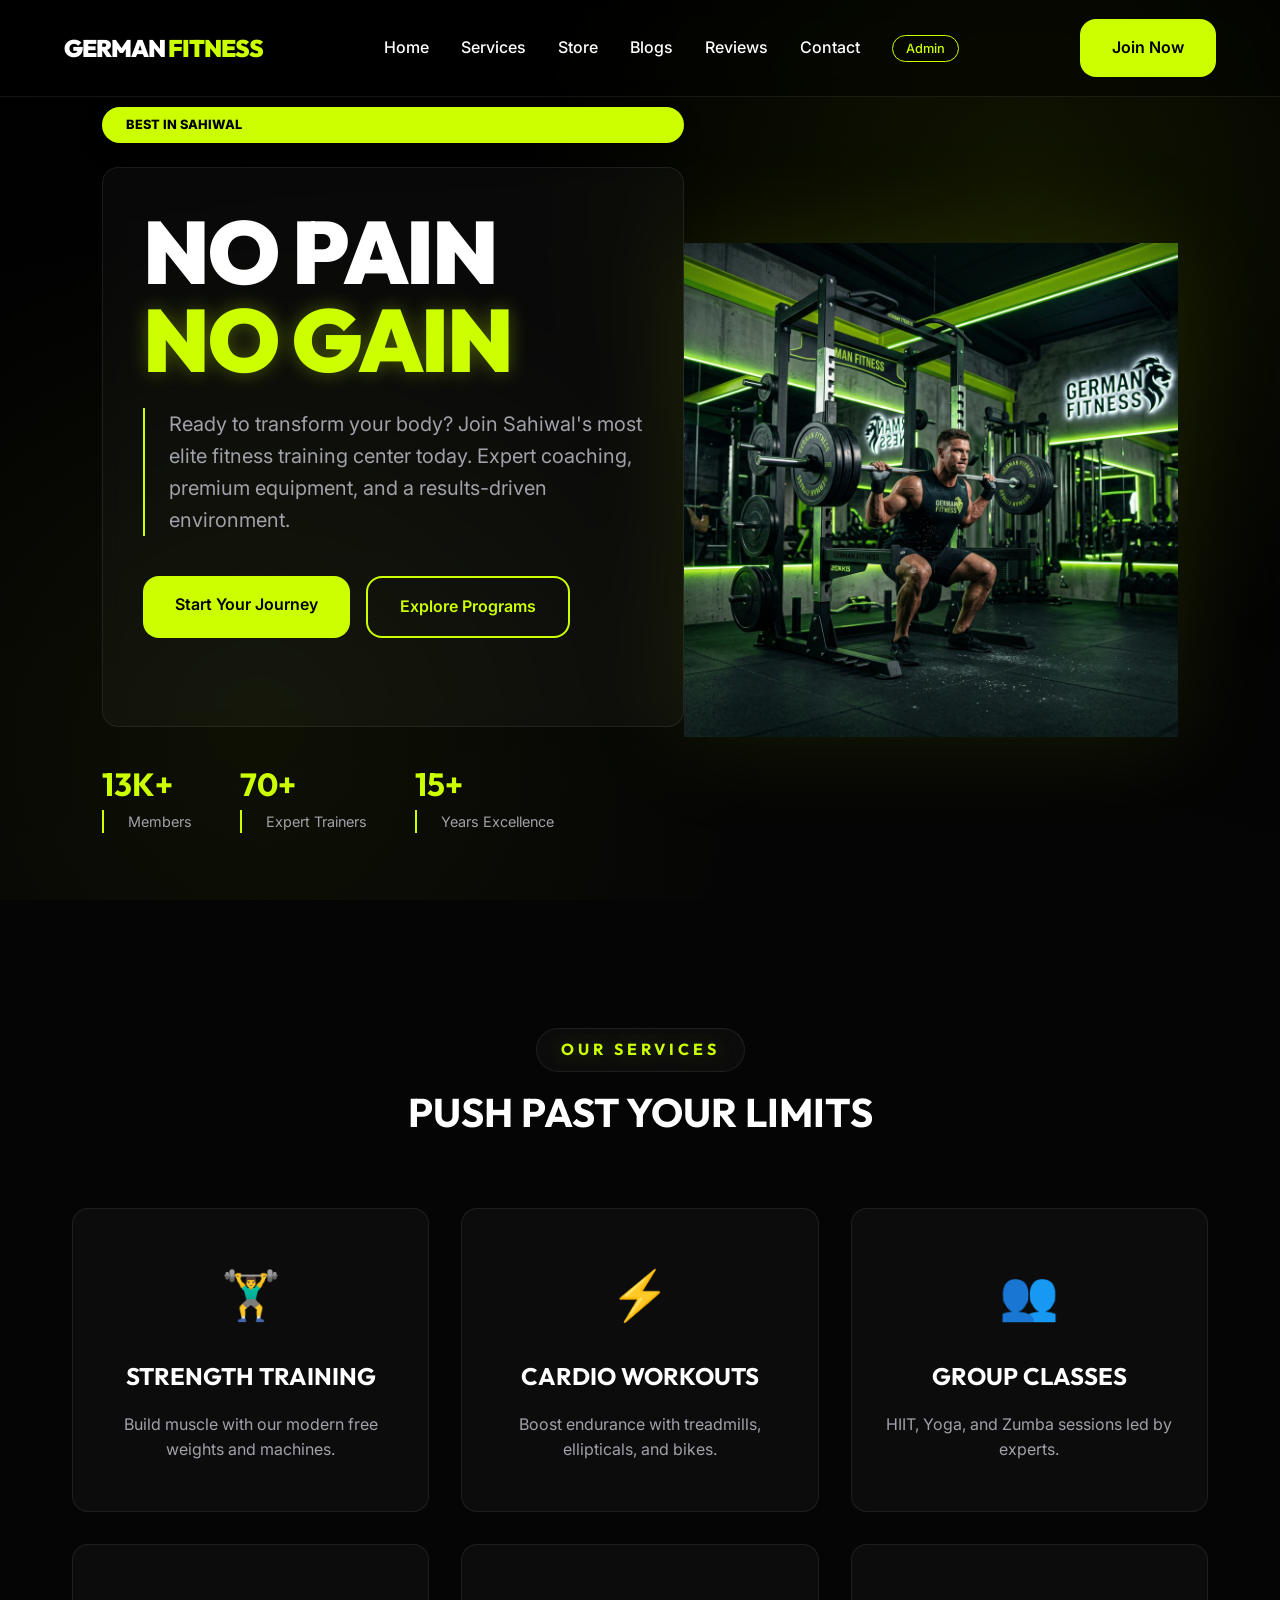
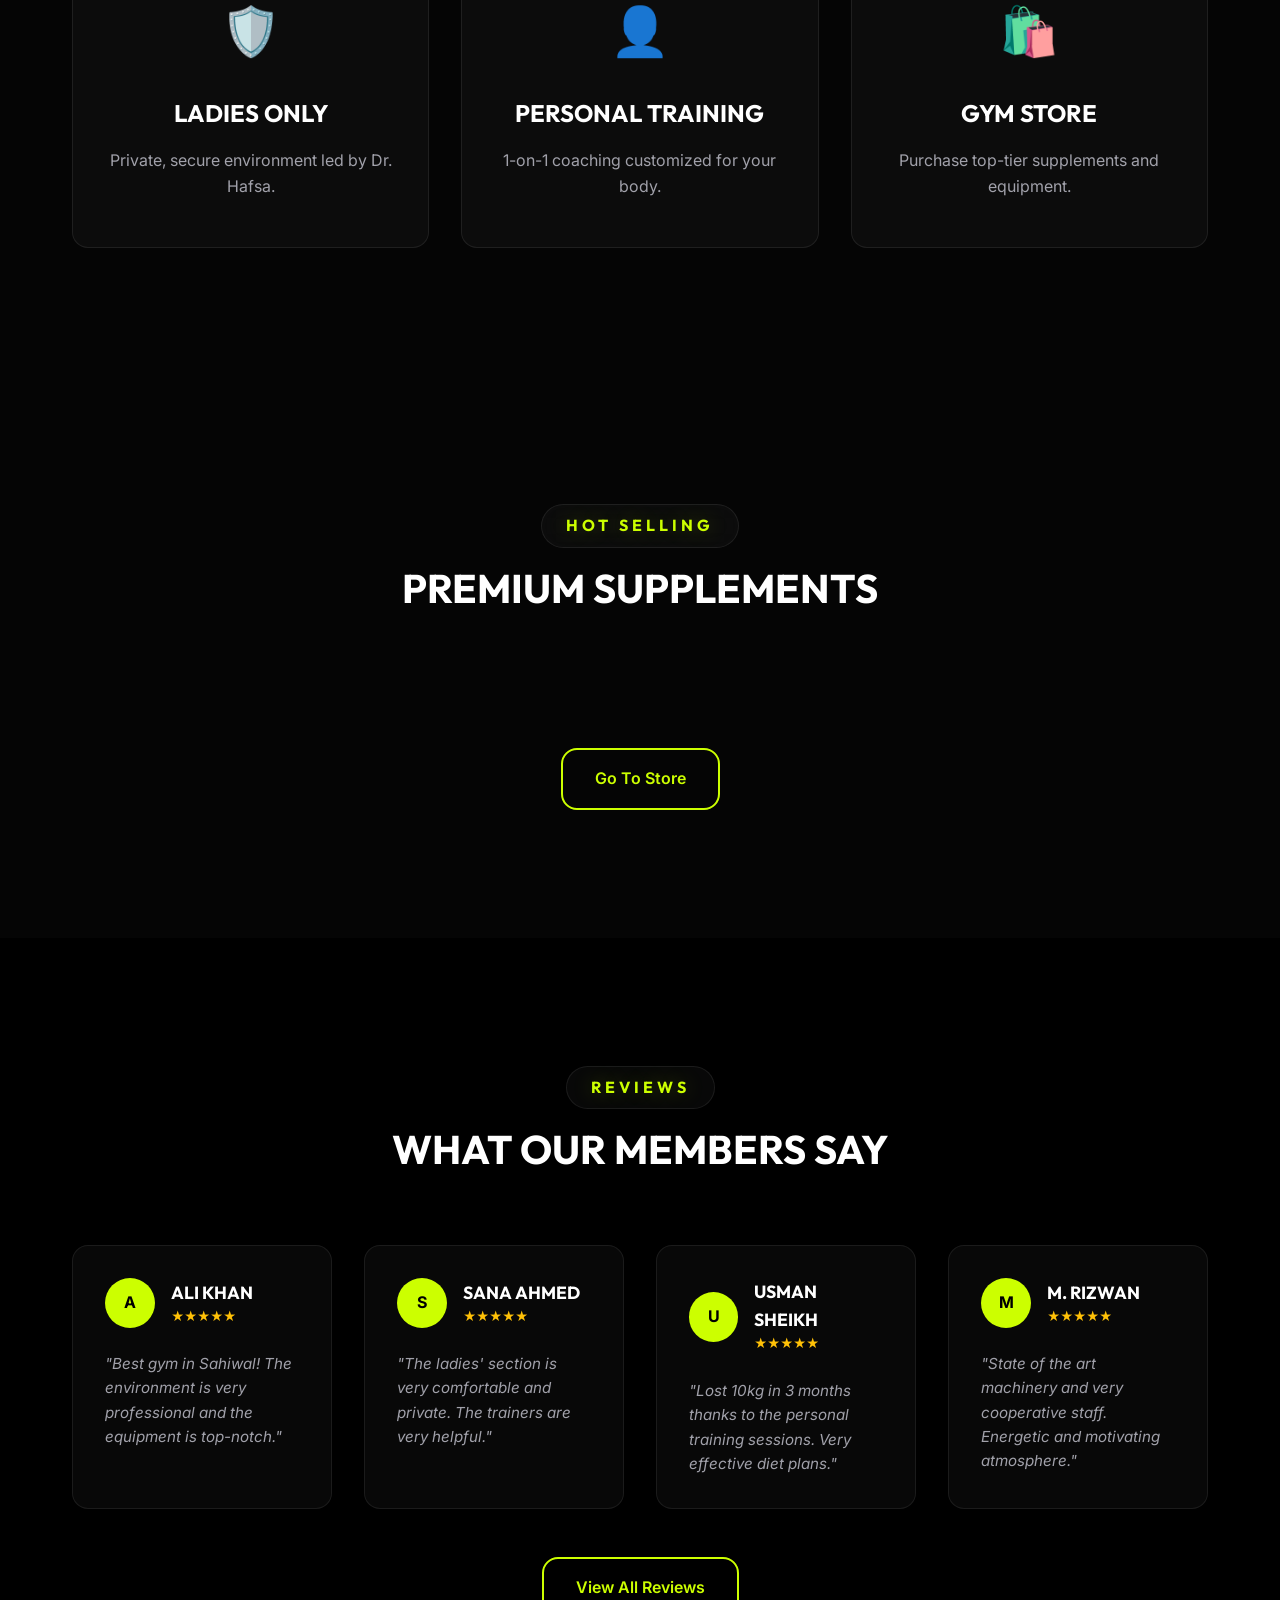
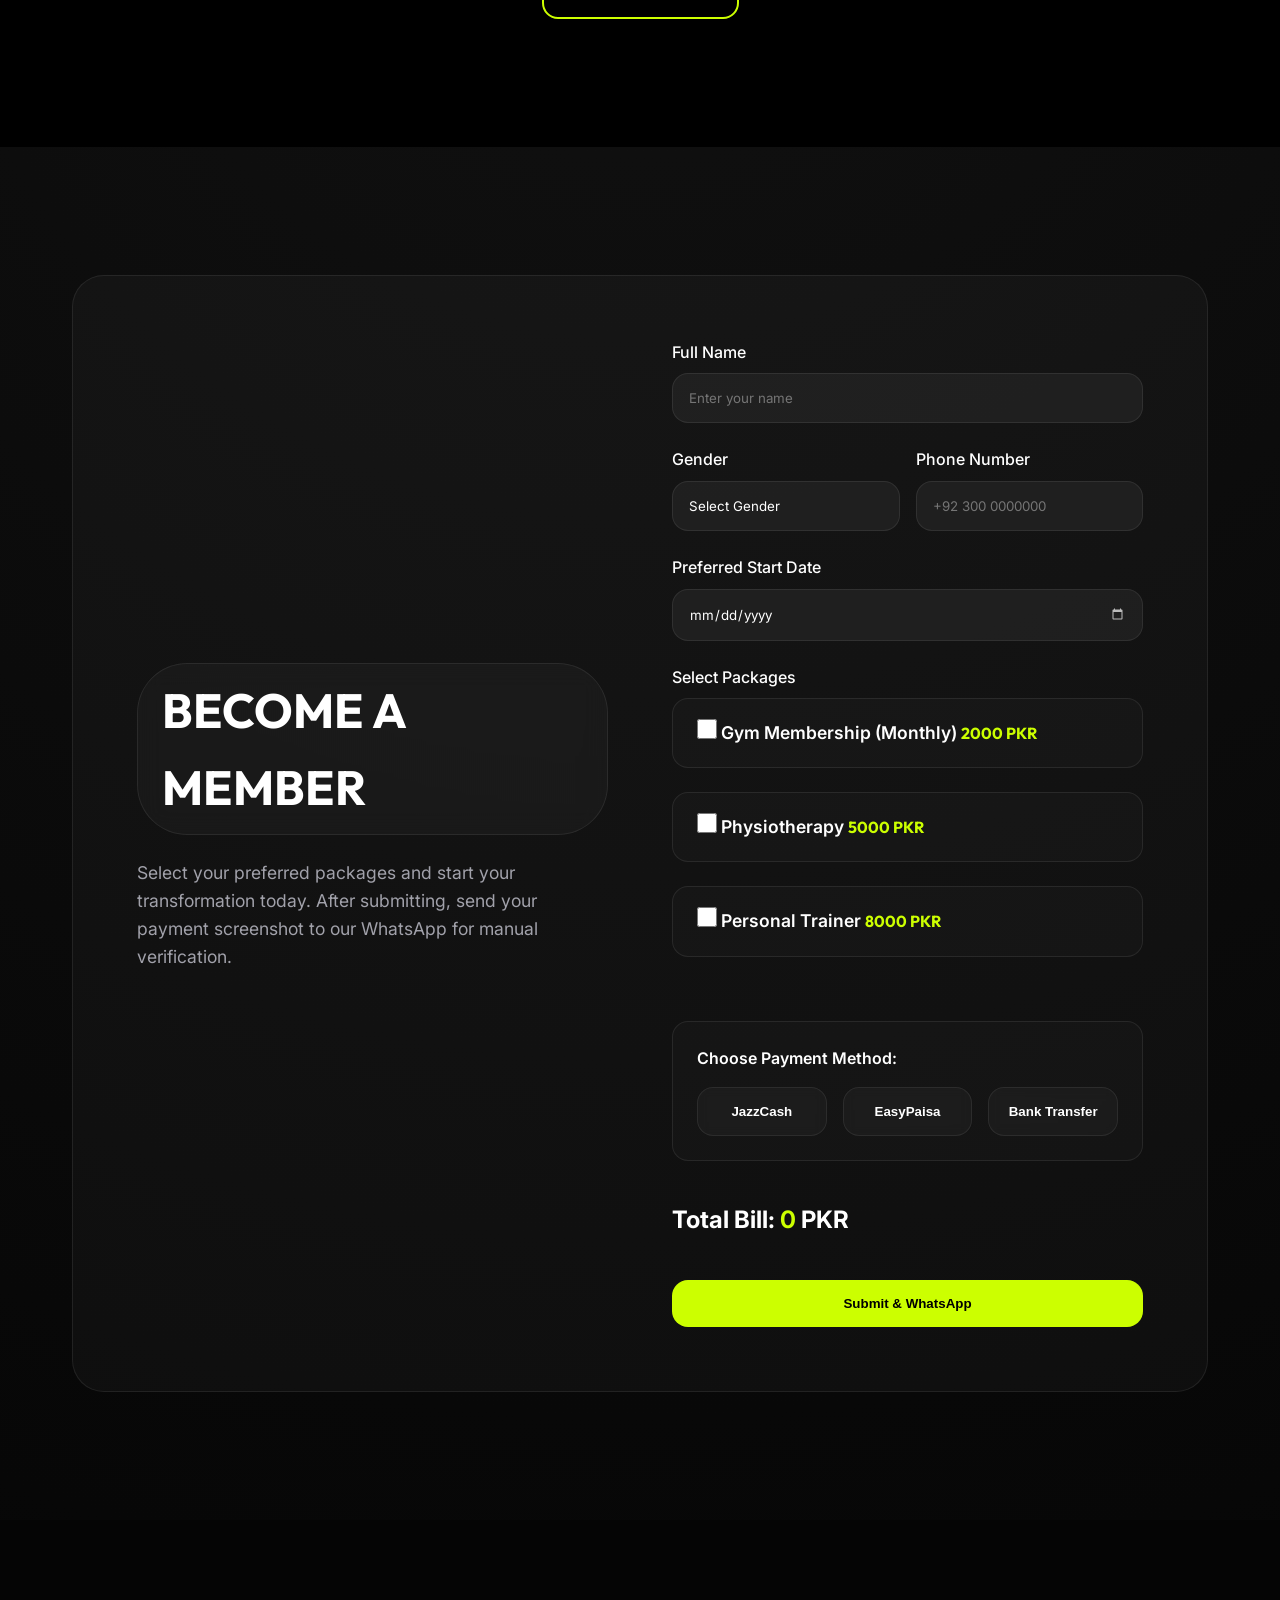
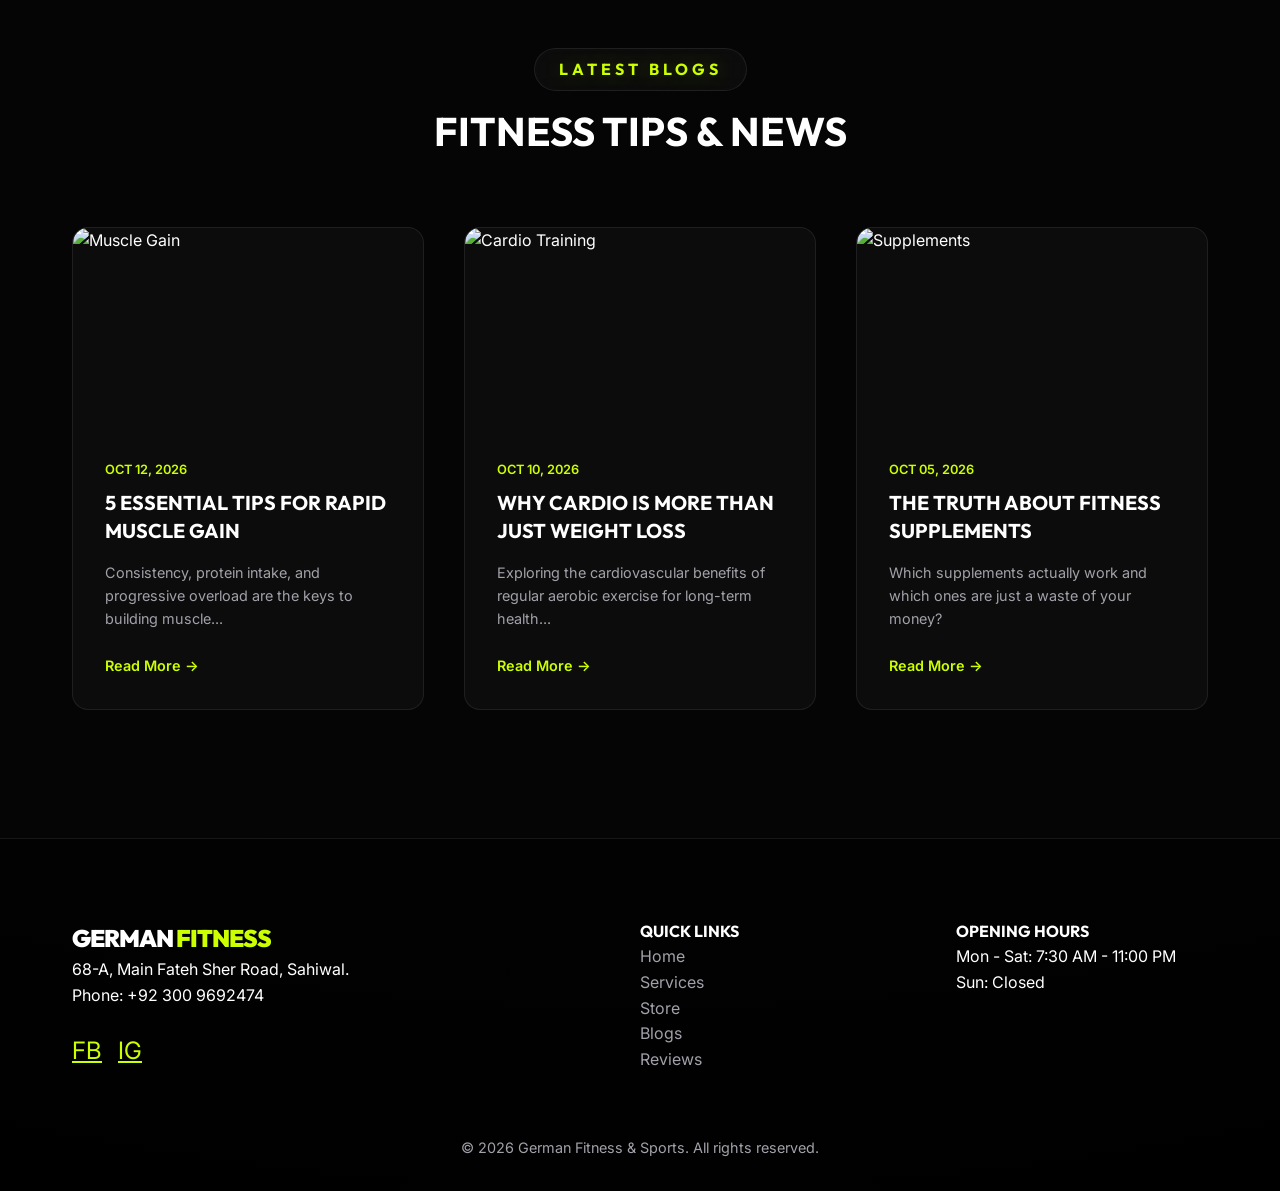
==== index.html @ ba10a792 "Finalized German Fitness platform with premium UI, functional blogs, and responsive admin dashboard" ====
<!DOCTYPE html>
<html lang="en">
<head>
    <meta charset="UTF-8">
    <meta name="viewport" content="width=device-width, initial-scale=1.0">
    <title>German Fitness & Sports | Best Gym In Sahiwal</title>
    <meta name="description" content="Join Sahiwal’s most trusted fitness destination. Expert-led weight loss, muscle building, physiotherapy, and personal training.">
    <link rel="preconnect" href="https://fonts.googleapis.com">
    <link rel="preconnect" href="https://fonts.gstatic.com" crossorigin>
    <link href="https://fonts.googleapis.com/css2?family=Inter:wght@400;500;600&family=Outfit:wght@700;800;900&display=swap" rel="stylesheet">
    <link rel="stylesheet" href="style.css">
    <script src="https://cdn.jsdelivr.net/npm/@supabase/supabase-js@2"></script>
</head>
<body>
    <nav class="navbar">
        <div class="logo">GERMAN <span>FITNESS</span></div>
        <div class="menu-toggle" id="mobile-menu">
            <span class="bar"></span>
            <span class="bar"></span>
            <span class="bar"></span>
        </div>
        <ul class="nav-links">
            <li><a href="#home">Home</a></li>
            <li><a href="#services">Services</a></li>
            <li><a href="#store">Store</a></li>
            <li><a href="#blogs">Blogs</a></li>
            <li><a href="#reviews">Reviews</a></li>
            <li><a href="#contact">Contact</a></li>
            <li><a href="admin.html" class="nav-admin">Admin</a></li>
        </ul>
        <a href="#join" class="btn btn-primary nav-join">Join Now</a>
    </nav>

    <header id="home" class="hero">
        <div class="hero-content">
            <div class="hero-badge" style="margin-bottom: 1.5rem; position: static; transform: none;">BEST IN SAHIWAL</div>
            <div class="hero-text-card">
                <h1 class="reveal-text">NO PAIN <br> <span class="text-accent">NO GAIN</span></h1>
                <p>Ready to transform your body? Join Sahiwal's most elite fitness training center today. Expert coaching, premium equipment, and a results-driven environment.</p>
                <div class="hero-btns">
                    <a href="#join" class="btn btn-primary">Start Your Journey</a>
                    <a href="#services" class="btn btn-outline">Explore Programs</a>
                </div>
            </div>
            <div class="stats">
                <div class="stat-item">
                    <h3>13k+</h3>
                    <p>Members</p>
                </div>
                <div class="stat-item">
                    <h3>70+</h3>
                    <p>Expert Trainers</p>
                </div>
                <div class="stat-item">
                    <h3>15+</h3>
                    <p>Years Excellence</p>
                </div>
            </div>
        </div>
        <div class="hero-image">
            <img src="assets/hero-athlete.png" alt="Athlete Training">
        </div>
    </header>

    <section id="services" class="services">
        <div class="container">
            <div class="section-header">
                <h2 class="text-accent glass-heading">OUR SERVICES</h2>
                <h3>Push Past Your Limits</h3>
            </div>
            <div class="services-grid">
                <div class="service-card">
                    <div class="service-icon">🏋️‍♂️</div>
                    <h4>Strength Training</h4>
                    <p>Build muscle with our modern free weights and machines.</p>
                </div>
                <div class="service-card">
                    <div class="service-icon">⚡</div>
                    <h4>Cardio Workouts</h4>
                    <p>Boost endurance with treadmills, ellipticals, and bikes.</p>
                </div>
                <div class="service-card">
                    <div class="service-icon">👥</div>
                    <h4>Group Classes</h4>
                    <p>HIIT, Yoga, and Zumba sessions led by experts.</p>
                </div>
                <div class="service-card">
                    <div class="service-icon">🛡️</div>
                    <h4>Ladies Only</h4>
                    <p>Private, secure environment led by Dr. Hafsa.</p>
                </div>
                <div class="service-card">
                    <div class="service-icon">👤</div>
                    <h4>Personal Training</h4>
                    <p>1-on-1 coaching customized for your body.</p>
                </div>
                <div class="service-card">
                    <div class="service-icon">🛍️</div>
                    <h4>Gym Store</h4>
                    <p>Purchase top-tier supplements and equipment.</p>
                </div>
            </div>
        </div>
    </section>

    <section id="store" class="hot-selling">
        <div class="container">
            <div class="section-header">
                <h2 class="text-accent glass-heading">HOT SELLING</h2>
                <h3>Premium Supplements</h3>
            </div>
            <div class="products-grid" id="hot-selling-products">
                <!-- Products will be loaded via JS -->
            </div>
            <div class="text-center">
                <a href="store.html" class="btn btn-outline">Go To Store</a>
            </div>
        </div>
    </section>

    <section id="reviews" class="reviews">
        <div class="container">
            <div class="section-header">
                <h2 class="text-accent glass-heading">REVIEWS</h2>
                <h3>What Our Members Say</h3>
            </div>
            <div class="reviews-grid">
                <div class="review-card">
                    <div class="review-header">
                        <div class="review-avatar">A</div>
                        <div class="review-info">
                            <h4>Ali Khan</h4>
                            <div class="review-rating">★★★★★</div>
                        </div>
                    </div>
                    <p class="review-text">"Best gym in Sahiwal! The environment is very professional and the equipment is top-notch."</p>
                </div>
                <div class="review-card">
                    <div class="review-header">
                        <div class="review-avatar">S</div>
                        <div class="review-info">
                            <h4>Sana Ahmed</h4>
                            <div class="review-rating">★★★★★</div>
                        </div>
                    </div>
                    <p class="review-text">"The ladies' section is very comfortable and private. The trainers are very helpful."</p>
                </div>
                <div class="review-card">
                    <div class="review-header">
                        <div class="review-avatar">U</div>
                        <div class="review-info">
                            <h4>Usman Sheikh</h4>
                            <div class="review-rating">★★★★★</div>
                        </div>
                    </div>
                    <p class="review-text">"Lost 10kg in 3 months thanks to the personal training sessions. Very effective diet plans."</p>
                </div>
                <div class="review-card">
                    <div class="review-header">
                        <div class="review-avatar">M</div>
                        <div class="review-info">
                            <h4>M. Rizwan</h4>
                            <div class="review-rating">★★★★★</div>
                        </div>
                    </div>
                    <p class="review-text">"State of the art machinery and very cooperative staff. Energetic and motivating atmosphere."</p>
                </div>
            </div>
            <div class="text-center" style="margin-top: 3rem;">
                <a href="reviews.html" class="btn btn-outline">View All Reviews</a>
            </div>
        </div>
    </section>

    <section id="join" class="registration">
        <div class="container">
            <div class="registration-wrapper">
                <div class="registration-info">
                    <h2 class="glass-heading">Become A Member</h2>
                    <p>Select your preferred packages and start your transformation today. After submitting, send your payment screenshot to our WhatsApp for manual verification.</p>
                </div>
                <form id="membership-form" class="registration-form">
                    <div class="form-group">
                        <label for="full_name">Full Name</label>
                        <input type="text" id="full_name" required placeholder="Enter your name">
                    </div>
                    <div class="form-row" style="display: grid; grid-template-columns: 1fr 1fr; gap: 1rem;">
                        <div class="form-group">
                            <label for="gender">Gender</label>
                            <select id="gender" required>
                                <option value="" disabled selected>Select Gender</option>
                                <option value="Male">Male</option>
                                <option value="Female">Female</option>
                                <option value="Other">Other</option>
                            </select>
                        </div>
                        <div class="form-group">
                            <label for="phone">Phone Number</label>
                            <input type="tel" id="phone" required placeholder="+92 300 0000000">
                        </div>
                    </div>
                    <div class="form-group">
                        <label for="join_date">Preferred Start Date</label>
                        <input type="date" id="join_date" required>
                    </div>
                    <div class="form-group">
                        <label>Select Packages</label>
                        <div class="package-options">
                            <label class="package-item">
                                <input type="checkbox" name="package" value="gym" data-price="2000">
                                <span class="package-name">Gym Membership (Monthly)</span>
                                <span class="package-price">2000 PKR</span>
                            </label>
                            <label class="package-item">
                                <input type="checkbox" name="package" value="physio" data-price="5000">
                                <span class="package-name">Physiotherapy</span>
                                <span class="package-price">5000 PKR</span>
                            </label>
                            <label class="package-item">
                                <input type="checkbox" name="package" value="pt" data-price="8000">
                                <span class="package-name">Personal Trainer</span>
                                <span class="package-price">8000 PKR</span>
                            </label>
                        </div>
                    </div>

                    <div class="payment-selector" style="margin-top: 2rem;">
                        <p style="margin-bottom: 1rem; font-weight: 600;">Choose Payment Method:</p>
                        <div class="payment-methods">
                            <button type="button" class="payment-btn" data-method="jazzcash">JazzCash</button>
                            <button type="button" class="payment-btn" data-method="easypaisa">EasyPaisa</button>
                            <button type="button" class="payment-btn" data-method="bank">Bank Transfer</button>
                        </div>
                        <div id="payment-details" class="payment-details-box" style="display: none; margin-top: 1.5rem;">
                            <!-- Details will be injected by JS -->
                        </div>
                    </div>

                    <div class="total-bill">
                        Total Bill: <span id="bill-amount">0</span> PKR
                    </div>
                    <button type="submit" class="btn btn-primary btn-block">Submit & WhatsApp</button>
                </form>
            </div>
        </div>
    </section>

    <section id="blogs" class="blogs">
        <div class="container">
            <div class="section-header">
                <h2 class="text-accent glass-heading">LATEST BLOGS</h2>
                <h3>Fitness Tips & News</h3>
            </div>
            <div class="blogs-grid">
                <article class="blog-card">
                    <div class="blog-image">
                        <img src="https://images.unsplash.com/photo-1517836357463-d25dfeac3438?w=500&q=80" alt="Muscle Gain">
                    </div>
                    <div class="blog-content">
                        <span class="blog-date">Oct 12, 2026</span>
                        <h4>5 Essential Tips for Rapid Muscle Gain</h4>
                        <p>Consistency, protein intake, and progressive overload are the keys to building muscle...</p>
                        <a href="blog.html?id=1" class="read-more">Read More →</a>
                    </div>
                </article>
                <article class="blog-card">
                    <div class="blog-image">
                        <img src="https://images.unsplash.com/photo-1518611012118-29a97d9ced4a?w=500&q=80" alt="Cardio Training">
                    </div>
                    <div class="blog-content">
                        <span class="blog-date">Oct 10, 2026</span>
                        <h4>Why Cardio is More Than Just Weight Loss</h4>
                        <p>Exploring the cardiovascular benefits of regular aerobic exercise for long-term health...</p>
                        <a href="blog.html?id=2" class="read-more">Read More →</a>
                    </div>
                </article>
                <article class="blog-card">
                    <div class="blog-image">
                        <img src="https://images.unsplash.com/photo-1517838276537-92292dc3bdc7?w=500&q=80" alt="Supplements">
                    </div>
                    <div class="blog-content">
                        <span class="blog-date">Oct 05, 2026</span>
                        <h4>The Truth About Fitness Supplements</h4>
                        <p>Which supplements actually work and which ones are just a waste of your money?</p>
                        <a href="blog.html?id=3" class="read-more">Read More →</a>
                    </div>
                </article>
            </div>
        </div>
    </section>

    <footer id="contact" class="footer">
        <div class="container">
            <div class="footer-grid">
                <div class="footer-info">
                    <div class="logo">GERMAN <span>FITNESS</span></div>
                    <p>68-A, Main Fateh Sher Road, Sahiwal.</p>
                    <p>Phone: +92 300 9692474</p>
                    <div class="social-links" style="margin-top: 1.5rem; display: flex; gap: 1rem;">
                        <a href="https://facebook.com" class="social-link" target="_blank" style="color: var(--accent); font-size: 1.5rem;">FB</a>
                        <a href="https://instagram.com" class="social-link" target="_blank" style="color: var(--accent); font-size: 1.5rem;">IG</a>
                    </div>
                </div>
                <div class="footer-links">
                    <h4>Quick Links</h4>
                    <ul>
                        <li><a href="#home">Home</a></li>
                        <li><a href="#services">Services</a></li>
                        <li><a href="store.html">Store</a></li>
                        <li><a href="#blogs">Blogs</a></li>
                        <li><a href="#reviews">Reviews</a></li>
                    </ul>
                </div>
                <div class="footer-hours">
                    <h4>Opening Hours</h4>
                    <p>Mon - Sat: 7:30 AM - 11:00 PM</p>
                    <p>Sun: Closed</p>
                </div>
            </div>
            <div class="footer-bottom">
                &copy; 2026 German Fitness & Sports. All rights reserved.
            </div>
        </div>
    </footer>

    <div id="confirmation-modal" class="modal" style="display: none;">
        <div class="modal-content">
            <h2 class="text-accent">Confirm Registration</h2>
            <div id="confirmation-details"></div>
            <div class="modal-btns">
                <button id="confirm-submit" class="btn btn-primary">Confirm & Send WhatsApp</button>
                <button id="close-modal" class="btn btn-outline">Edit Info</button>
            </div>
        </div>
    </div>

    <!-- Purchase Modal for Home Page -->
    <div id="purchase-modal" class="modal" style="display: none;">
        <div class="modal-content">
            <h2 class="text-accent">Order Details</h2>
            <div id="order-summary" style="margin-bottom: 2rem; padding: 1.5rem; background: rgba(255,255,255,0.05); border-radius: var(--radius); border: 1px solid var(--glass-border);"></div>
            <div class="form-group">
                <label for="order_name">Your Name</label>
                <input type="text" id="order_name" required placeholder="Enter your name">
            </div>
            <div class="form-group">
                <label for="order_phone">Phone Number</label>
                <input type="tel" id="order_phone" required placeholder="+92 300 0000000">
            </div>
            <div class="modal-btns" style="margin-top: 2rem;">
                <button id="confirm-order" class="btn btn-primary">Send Order to WhatsApp</button>
                <button id="close-purchase-modal" class="btn btn-outline">Cancel</button>
            </div>
        </div>
    </div>

    <script src="main.js"></script>
</body>
</html>
---- style.css ----
:root {
    --primary: #000000;
    --accent: #ccff00;
    --accent-hover: #b3e600;
    --text: #ffffff;
    --text-muted: #a1a1aa;
    --bg-dark: #050505;
    --glass: rgba(255, 255, 255, 0.03);
    --glass-border: rgba(255, 255, 255, 0.08);
    --glass-blur: blur(12px);
    --radius: 16px;
    --font-heading: 'Outfit', sans-serif;
    --font-body: 'Inter', sans-serif;
    --grad-dark: radial-gradient(circle at center, #111 0%, #000 100%);
}

* {
    margin: 0;
    padding: 0;
    box-sizing: border-box;
}

body {
    background: var(--grad-dark);
    color: var(--text);
    font-family: var(--font-body);
    line-height: 1.6;
    overflow-x: hidden;
    min-height: 100vh;
}

.container {
    max-width: 1200px;
    margin: 0 auto;
    padding: 0 2rem;
}

h1, h2, h3, h4 {
    font-family: var(--font-heading);
    text-transform: uppercase;
}

.glass-heading {
    backdrop-filter: var(--glass-blur);
    background: var(--glass);
    border: 1px solid var(--glass-border);
    padding: 0.5rem 1.5rem;
    border-radius: 50px;
    display: inline-block;
}

.text-accent {
    color: var(--accent);
    text-shadow: 0 0 20px rgba(204, 255, 0, 0.3);
}

.btn {
    display: inline-block;
    padding: 1rem 2rem;
    border-radius: var(--radius);
    text-decoration: none;
    font-weight: 600;
    transition: all 0.3s ease;
    cursor: pointer;
    text-align: center;
}

.btn-primary {
    background-color: var(--accent);
    color: var(--primary);
    border: none;
}

.btn-primary:hover {
    background-color: var(--accent-hover);
    transform: translateY(-2px);
    box-shadow: 0 10px 20px rgba(204, 255, 0, 0.2);
}

.btn-outline {
    background: transparent;
    color: var(--accent);
    border: 2px solid var(--accent);
}

.btn-outline:hover {
    background: var(--accent);
    color: var(--primary);
}

.btn-block {
    display: block;
    width: 100%;
}

/* Navbar */
.navbar {
    display: flex;
    justify-content: space-between;
    align-items: center;
    padding: 1rem 5%;
    position: fixed;
    top: 0;
    width: 100%;
    z-index: 1000;
    background: rgba(0, 0, 0, 0.4);
    backdrop-filter: var(--glass-blur);
    border-bottom: 1px solid var(--glass-border);
    transition: all 0.4s cubic-bezier(0.4, 0, 0.2, 1);
}

.logo {
    font-family: var(--font-heading);
    font-weight: 900;
    font-size: 1.5rem;
    letter-spacing: -1px;
    z-index: 1001;
}

.logo span {
    color: var(--accent);
}

.nav-links {
    display: flex;
    list-style: none;
    gap: 2rem;
    align-items: center;
}

.nav-links a {
    color: var(--text);
    text-decoration: none;
    font-weight: 500;
    transition: color 0.3s;
}

.nav-links a:hover {
    color: var(--accent);
}

.menu-toggle {
    display: none;
    flex-direction: column;
    gap: 5px;
    cursor: pointer;
    z-index: 1001;
}

.menu-toggle .bar {
    width: 25px;
    height: 3px;
    background-color: var(--text);
    transition: all 0.3s;
}

@media (max-width: 992px) {
    .menu-toggle {
        display: flex;
    }

    .nav-links {
        position: fixed;
        right: -100%;
        top: 0;
        height: 100vh;
        width: 100%;
        background: rgba(0, 0, 0, 0.98);
        backdrop-filter: blur(20px);
        flex-direction: column;
        justify-content: center;
        align-items: center;
        gap: 1rem; /* Closer as requested */
        transition: right 0.4s cubic-bezier(0.4, 0, 0.2, 1);
        z-index: 1000;
        padding-top: 50px;
    }

    .nav-links.active {
        right: 0;
    }

    .nav-links li {
        margin: 0.5rem 0;
        width: 100%;
        text-align: center;
    }

    .nav-links a {
        font-size: 1.8rem;
        font-family: var(--font-heading);
        font-weight: 800;
        padding: 1rem;
        display: block;
        color: var(--text);
    }

    .nav-join {
        display: none; /* Hide on mobile navbar, show inside menu if needed */
    }
    
    .menu-toggle.active .bar:nth-child(1) { transform: rotate(45deg) translate(5px, 6px); }
    .menu-toggle.active .bar:nth-child(2) { opacity: 0; }
    .menu-toggle.active .bar:nth-child(3) { transform: rotate(-45deg) translate(5px, -6px); }
}

/* Hero */
.hero {
    height: 100vh;
    display: flex;
    align-items: center;
    justify-content: space-between;
    padding: 0 8%;
    background: radial-gradient(circle at 80% 20%, rgba(204, 255, 0, 0.08), transparent 40%),
                radial-gradient(circle at 20% 80%, rgba(204, 255, 0, 0.05), transparent 40%);
    position: relative;
    overflow: hidden;
    padding-top: 80px;
}

@media (max-width: 992px) {
    .hero {
        flex-direction: column-reverse;
        height: auto;
        padding: 120px 5% 60px;
        text-align: center;
    }
    .hero-content {
        max-width: 100%;
    }
    .hero p {
        margin: 0 auto 2.5rem;
    }
    .hero-btns {
        justify-content: center;
    }
    .stats {
        justify-content: center;
        gap: 1.5rem;
    }
    .hero-image {
        margin-bottom: 3rem;
        justify-content: center;
    }
}

.hero::before {
    content: '';
    position: absolute;
    top: 0;
    left: 0;
    width: 100%;
    height: 100%;
    background: url('assets/grid.svg') center/50px repeat;
    opacity: 0.05;
    pointer-events: none;
}

.hero-content {
    max-width: 600px;
    z-index: 10;
}

.hero-text-card {
    background: rgba(255, 255, 255, 0.03);
    backdrop-filter: blur(10px);
    padding: 2.5rem;
    border-radius: var(--radius);
    border: 1px solid var(--glass-border);
    margin-bottom: 2rem;
}

.hero-content h1 {
    font-size: 5.5rem;
    line-height: 1;
    margin-bottom: 1.5rem;
    font-weight: 900;
    letter-spacing: -2px;
}

.hero p {
    font-size: 1.25rem;
    color: var(--text-muted);
    margin-bottom: 2.5rem;
    max-width: 500px;
    border-left: 2px solid var(--accent);
    padding-left: 1.5rem;
}

.hero-btns {
    display: flex;
    gap: 1rem;
    margin-bottom: 3rem;
}

.stats {
    display: flex;
    gap: 3rem;
}

.stat-item h3 {
    font-size: 2rem;
    color: var(--accent);
}

.stat-item p {
    font-size: 0.9rem;
    color: var(--text-muted);
}

.hero-image {
    flex: 1;
    display: flex;
    justify-content: flex-end;
}

.hero-image img {
    max-width: 100%;
    filter: drop-shadow(0 0 50px rgba(204, 255, 0, 0.1));
}

/* Services */
.services {
    padding: 8rem 0;
    background-color: var(--bg-dark);
}

.section-header {
    text-align: center;
    margin-bottom: 4rem;
}

.section-header h2 {
    font-size: 1rem;
    letter-spacing: 4px;
    margin-bottom: 0.5rem;
}

.section-header h3 {
    font-size: 2.5rem;
}

.services-grid {
    display: grid;
    grid-template-columns: repeat(auto-fit, minmax(300px, 1fr));
    gap: 2rem;
}

.service-card {
    background: var(--glass);
    border: 1px solid var(--glass-border);
    padding: 3rem 2rem;
    border-radius: var(--radius);
    text-align: center;
    transition: transform 0.3s ease;
}

.service-card:hover {
    transform: translateY(-10px);
    border-color: var(--accent);
}

.service-icon {
    font-size: 3rem;
    margin-bottom: 1.5rem;
}

.service-card h4 {
    font-size: 1.5rem;
    margin-bottom: 1rem;
}

.service-card p {
    color: var(--text-muted);
}

/* Registration */
.registration {
    padding: 8rem 0;
}

.registration-wrapper {
    display: grid;
    grid-template-columns: 1fr 1fr;
    gap: 4rem;
    align-items: center;
    background: var(--glass);
    border: 1px solid var(--glass-border);
    padding: 4rem;
    border-radius: 2rem;
}

.registration-info h2 {
    font-size: 3rem;
    margin-bottom: 1.5rem;
}

.registration-info p {
    font-size: 1.1rem;
    color: var(--text-muted);
    margin-bottom: 2rem;
}

.payment-methods {
    display: flex;
    gap: 1rem;
}

.payment-methods span {
    padding: 0.5rem 1rem;
    background: var(--accent);
    color: var(--primary);
    border-radius: 5px;
    font-weight: 600;
    font-size: 0.8rem;
}

.registration-form {
    display: flex;
    flex-direction: column;
    gap: 1.5rem;
}

.form-group label {
    display: block;
    margin-bottom: 0.5rem;
    font-weight: 500;
}

.form-group input, .form-group select {
    width: 100%;
    padding: 1rem;
    background: rgba(255, 255, 255, 0.05);
    border: 1px solid var(--glass-border);
    border-radius: var(--radius);
    color: var(--text);
    outline: none;
    transition: all 0.3s;
    font-family: var(--font-body);
}

.form-group select option {
    background-color: #111 !important;
    color: #fff !important;
    padding: 1rem;
}

/* For some browsers that override option styles */
select:focus option, select:active option {
    background-color: #111 !important;
    color: #fff !important;
}

select {
    appearance: none;
    background-image: url("data:image/svg+xml,%3Csvg xmlns='http://www.w3.org/2000/svg' width='12' height='12' fill='white' viewBox='0 0 16 16'%3E%3Cpath d='M7.247 11.14 2.451 5.658C1.885 5.013 2.345 4 3.204 4h9.592a1 1 0 0 1 .753 1.659l-4.796 5.48a1 1 0 0 1-1.506 0z'/%3E%3C/svg%3E");
    background-repeat: no-repeat;
    background-position: calc(100% - 1rem) center;
    padding-right: 2.5rem !important;
}

.filters-row select, #revenue-filter {
    background: rgba(255, 255, 255, 0.05) !important;
    color: var(--text) !important;
    border: 1px solid var(--glass-border) !important;
    padding: 0.5rem 2.5rem 0.5rem 1rem !important;
    border-radius: var(--radius);
    outline: none;
    font-family: var(--font-body);
}

/* Custom Date Picker Styling */
input[type="date"]::-webkit-calendar-picker-indicator {
    filter: invert(1);
    opacity: 0.7;
    cursor: pointer;
}

.package-options {
    display: grid;
    grid-template-columns: 1fr;
    gap: 1rem;
}

.package-item {
    display: grid;
    grid-template-columns: auto 1fr auto;
    align-items: center;
    gap: 1.5rem;
    cursor: pointer;
    padding: 1.25rem 1.5rem;
    background: rgba(255, 255, 255, 0.02);
    border: 1px solid var(--glass-border);
    border-radius: var(--radius);
    transition: all 0.3s cubic-bezier(0.4, 0, 0.2, 1);
}

.package-item:hover {
    background: rgba(255, 255, 255, 0.06);
    border-color: var(--accent);
    transform: translateX(5px);
}

.package-item input {
    width: 20px;
    height: 20px;
    accent-color: var(--accent);
    cursor: pointer;
}

.package-name {
    font-weight: 600;
    font-size: 1.1rem;
}

.package-price {
    color: var(--accent);
    font-weight: 700;
    font-family: var(--font-heading);
}

.total-bill {
    font-size: 1.5rem;
    font-weight: 700;
    margin: 1rem 0;
}

#bill-amount {
    color: var(--accent);
}

/* Hot Selling */
.hot-selling {
    padding: 8rem 0;
    background-color: var(--bg-dark);
}

.products-grid {
    display: grid;
    grid-template-columns: repeat(auto-fit, minmax(250px, 1fr));
    gap: 2rem;
    margin-bottom: 4rem;
}

.product-card {
    background: var(--glass);
    border: 1px solid var(--glass-border);
    border-radius: var(--radius);
    overflow: hidden;
    transition: transform 0.3s;
}

.product-card:hover {
    transform: scale(1.02);
}

.product-image {
    height: 250px;
    background: #111;
    display: flex;
    align-items: center;
    justify-content: center;
}

.product-image img {
    max-width: 80%;
    max-height: 80%;
}

.product-info {
    padding: 1.5rem;
}

.product-info h4 {
    font-size: 1.2rem;
    margin-bottom: 0.5rem;
}

.product-price {
    color: var(--accent);
    font-weight: 700;
    font-size: 1.1rem;
    display: flex;
    justify-content: space-between;
    align-items: center;
}

.out-of-stock {
    background: rgba(255, 0, 0, 0.1);
    color: #ff4444;
    font-size: 0.7rem;
    padding: 2px 8px;
    border-radius: 10px;
    border: 1px solid rgba(255, 0, 0, 0.2);
    text-transform: uppercase;
}

/* Footer */
.footer {
    padding: 5rem 0 2rem;
    border-top: 1px solid var(--glass-border);
}

.footer-grid {
    display: grid;
    grid-template-columns: 2fr 1fr 1fr;
    gap: 4rem;
    margin-bottom: 4rem;
}

.footer-links ul {
    list-style: none;
}

.footer-links a {
    color: var(--text-muted);
    text-decoration: none;
    transition: color 0.3s;
}

.footer-links a:hover {
    color: var(--accent);
}

.footer-bottom {
    text-align: center;
    color: var(--text-muted);
    font-size: 0.9rem;
}

.text-center { text-align: center; }

/* Payment Details & Buttons */
.payment-selector {
    background: rgba(255, 255, 255, 0.02);
    padding: 1.5rem;
    border-radius: var(--radius);
    border: 1px solid var(--glass-border);
}

.payment-methods {
    display: grid;
    grid-template-columns: repeat(3, 1fr);
    gap: 1rem;
}

.payment-btn {
    padding: 1rem;
    background: rgba(255, 255, 255, 0.03);
    border: 1px solid var(--glass-border);
    color: var(--text);
    border-radius: var(--radius);
    cursor: pointer;
    font-weight: 600;
    transition: all 0.3s;
    backdrop-filter: blur(5px);
}

.payment-btn:hover {
    background: rgba(255, 255, 255, 0.08);
    border-color: var(--accent);
}

.payment-btn.active {
    background: var(--accent);
    color: var(--primary);
    border-color: var(--accent);
    box-shadow: 0 0 20px rgba(204, 255, 0, 0.2);
}

.payment-details-box {
    padding: 2rem;
    background: rgba(204, 255, 0, 0.05);
    border: 1px dashed var(--accent);
    border-radius: var(--radius);
    animation: fadeIn 0.5s ease;
}

@keyframes fadeIn {
    from { opacity: 0; transform: translateY(10px); }
    to { opacity: 1; transform: translateY(0); }
}

/* Modal */
.modal {
    position: fixed;
    top: 0;
    left: 0;
    width: 100%;
    height: 100%;
    background: rgba(0, 0, 0, 0.9);
    backdrop-filter: blur(8px);
    display: flex;
    align-items: center;
    justify-content: center;
    z-index: 2000;
}

.modal-content {
    background: var(--bg-dark);
    border: 1px solid var(--glass-border);
    padding: 3rem;
    border-radius: 2rem;
    max-width: 500px;
    width: 90%;
    text-align: left;
}

.modal-content h2 {
    margin-bottom: 2rem;
}

#confirmation-details {
    margin-bottom: 2rem;
    color: var(--text-muted);
}

#confirmation-details p {
    margin-bottom: 0.5rem;
}

#confirmation-details strong {
    color: var(--text);
}

.modal-btns {
    display: flex;
    flex-direction: column;
    gap: 1rem;
}

/* Nav Admin */
.nav-admin {
    color: var(--accent) !important;
    border: 1px solid var(--accent);
    padding: 0.3rem 0.8rem;
    border-radius: 20px;
    font-size: 0.8rem;
}

.nav-admin:hover {
    background: var(--accent);
    color: var(--primary) !important;
}

/* Responsive Updates */
@media (max-width: 992px) {
    .payment-methods { grid-template-columns: 1fr; }
}

/* Reviews Section */
.reviews {
    padding: 8rem 0;
    background-color: var(--primary);
}

.reviews-grid {
    display: grid;
    grid-template-columns: repeat(auto-fit, minmax(250px, 1fr));
    gap: 2rem;
}

.review-card {
    background: var(--glass);
    border: 1px solid var(--glass-border);
    padding: 2rem;
    border-radius: var(--radius);
    transition: all 0.3s;
}

.review-card:hover {
    transform: translateY(-5px);
    border-color: var(--accent);
}

.review-header {
    display: flex;
    align-items: center;
    gap: 1rem;
    margin-bottom: 1.5rem;
}

.review-avatar {
    width: 50px;
    height: 50px;
    background: var(--accent);
    color: var(--primary);
    display: flex;
    align-items: center;
    justify-content: center;
    border-radius: 50%;
    font-weight: 700;
}

.review-info h4 {
    margin: 0;
    font-size: 1.1rem;
}

.review-rating {
    color: #ffc107;
    font-size: 0.8rem;
}

.review-text {
    color: var(--text-muted);
    font-style: italic;
    font-size: 0.95rem;
    line-height: 1.6;
}

/* Blogs Section */
.blogs {
    padding: 8rem 0;
    background-color: var(--bg-dark);
}

.blogs-grid {
    display: grid;
    grid-template-columns: repeat(auto-fit, minmax(300px, 1fr));
    gap: 2.5rem;
}

.blog-card {
    background: var(--glass);
    border: 1px solid var(--glass-border);
    border-radius: var(--radius);
    overflow: hidden;
    transition: all 0.3s;
}

.blog-card:hover {
    transform: translateY(-10px);
    border-color: var(--accent);
}

.blog-image {
    height: 200px;
    overflow: hidden;
}

.blog-image img {
    width: 100%;
    height: 100%;
    object-fit: cover;
    transition: transform 0.5s;
}

.blog-card:hover .blog-image img {
    transform: scale(1.1);
}

.blog-content {
    padding: 2rem;
}

.blog-date {
    font-size: 0.8rem;
    color: var(--accent);
    text-transform: uppercase;
    font-weight: 600;
    display: block;
    margin-bottom: 0.5rem;
}

.blog-content h4 {
    font-size: 1.25rem;
    margin-bottom: 1rem;
    line-height: 1.4;
}

.blog-content p {
    color: var(--text-muted);
    font-size: 0.9rem;
    margin-bottom: 1.5rem;
}

.read-more {
    color: var(--accent);
    text-decoration: none;
    font-weight: 600;
    font-size: 0.9rem;
    transition: gap 0.3s;
    display: flex;
    align-items: center;
    gap: 0.5rem;
}

.read-more:hover {
    gap: 0.8rem;
}

/* Hero Badge */
.hero-badge {
    position: absolute;
    bottom: 2rem;
    right: 2rem;
    background: var(--accent);
    color: var(--primary);
    padding: 0.5rem 1.5rem;
    border-radius: 50px;
    font-weight: 800;
    font-size: 0.8rem;
    transform: rotate(5deg);
    box-shadow: 0 10px 20px rgba(0,0,0,0.3);
}

@media (max-width: 768px) {
    .registration-wrapper {
        grid-template-columns: 1fr;
        padding: 2rem;
    }
    .hero h1 {
        font-size: 3.5rem;
    }
    .hero-badge {
        display: none;
    }
}
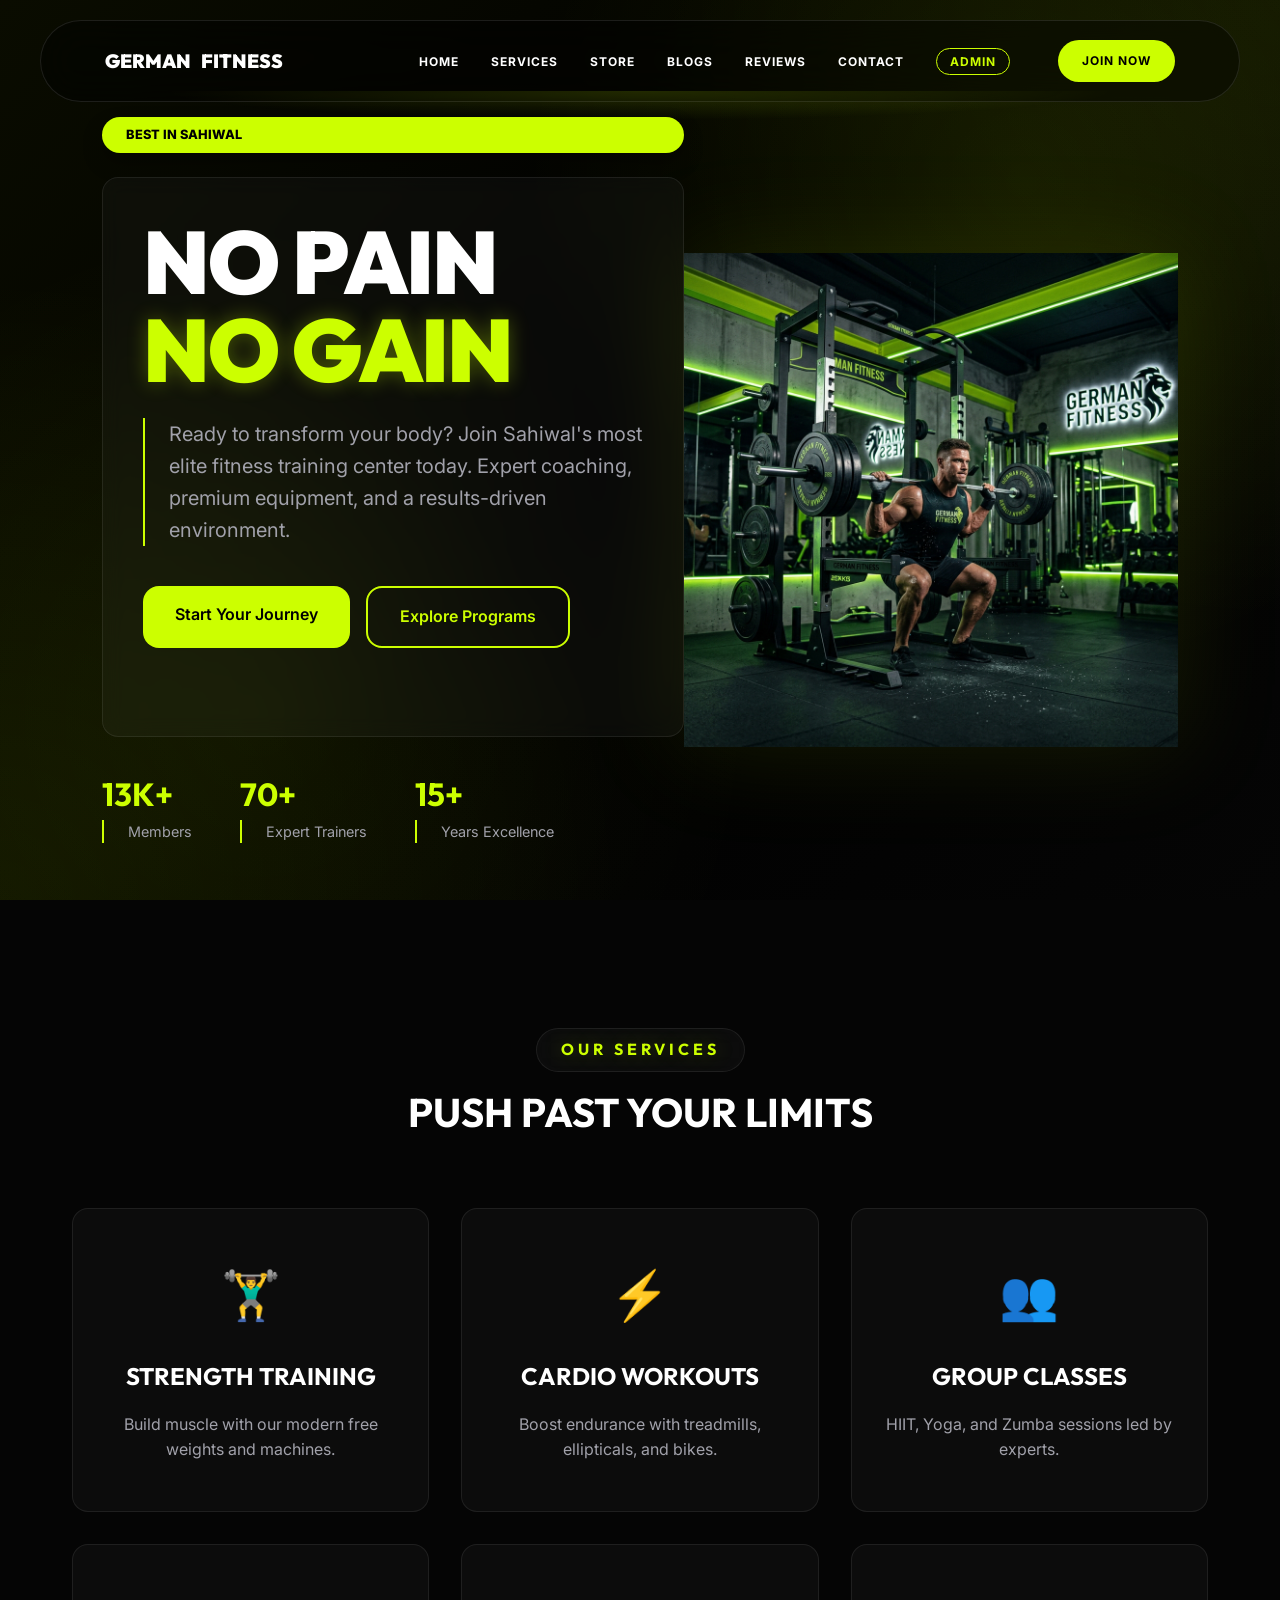
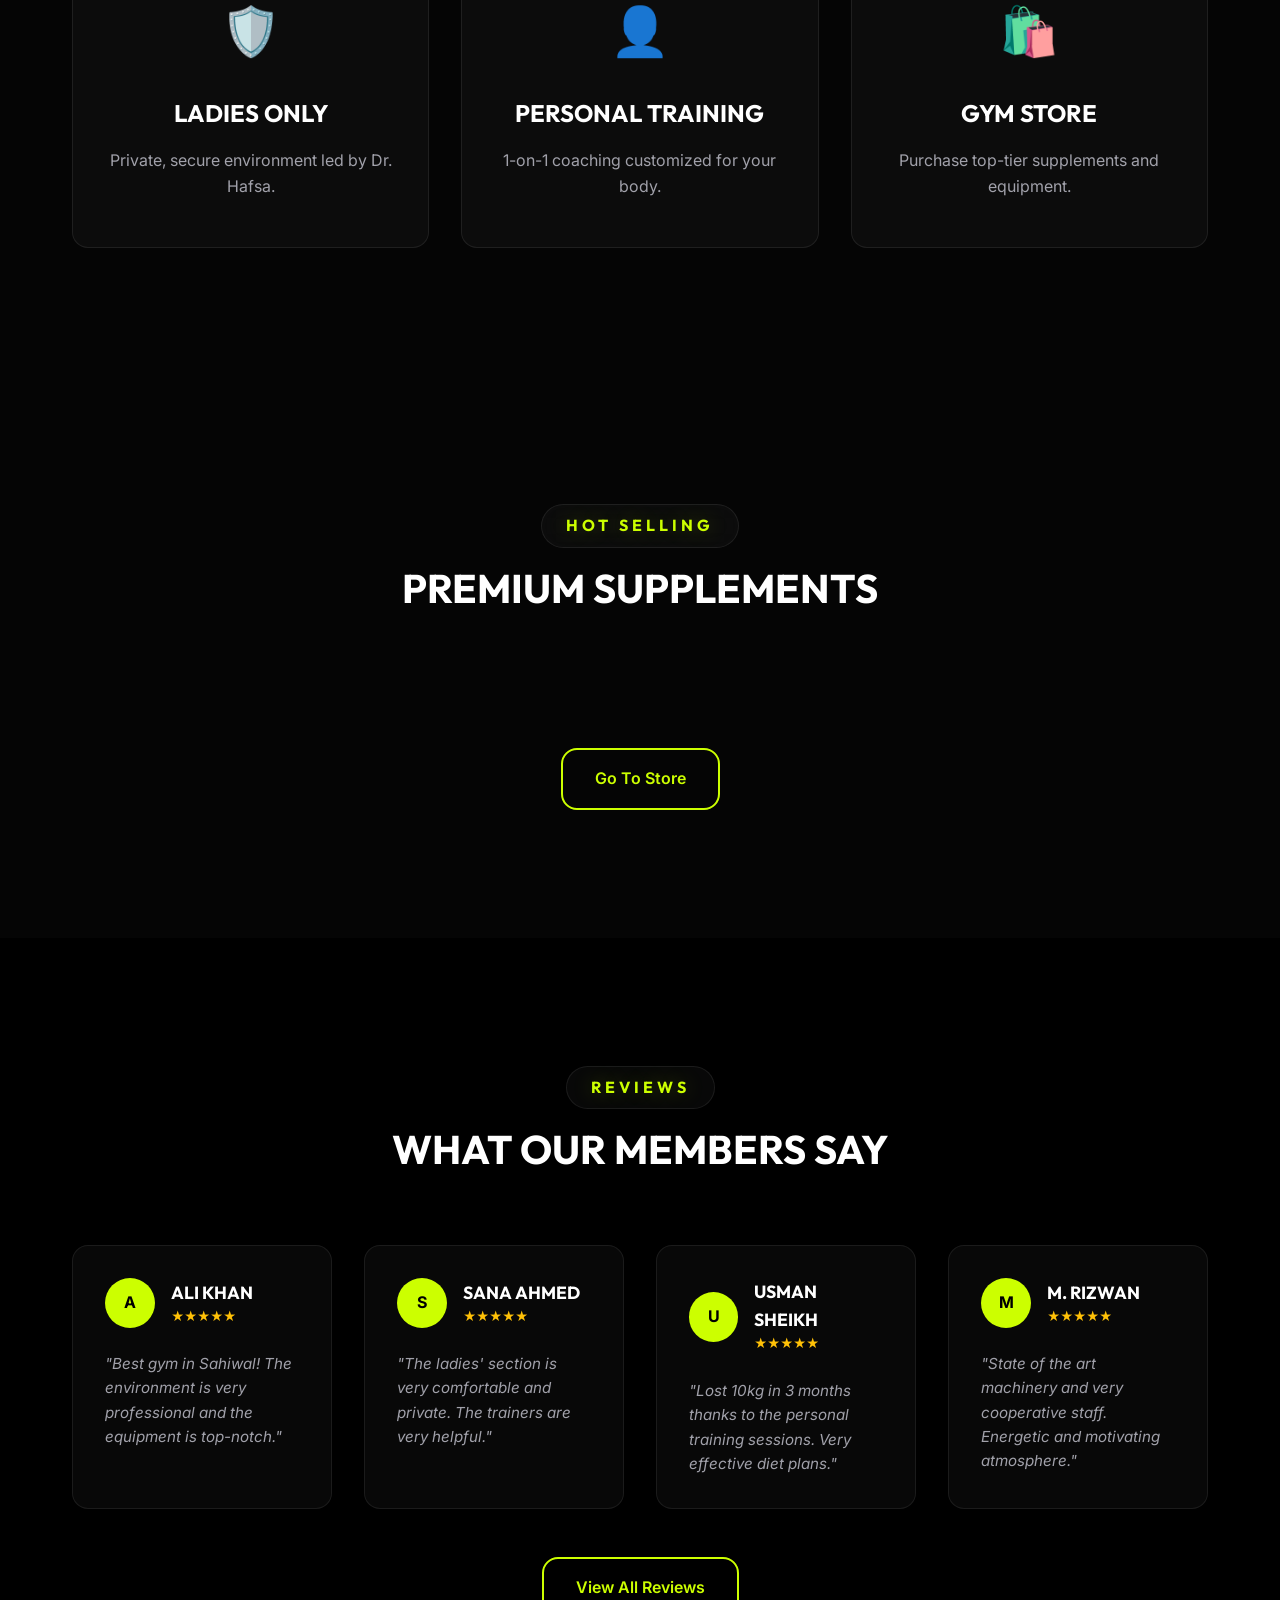
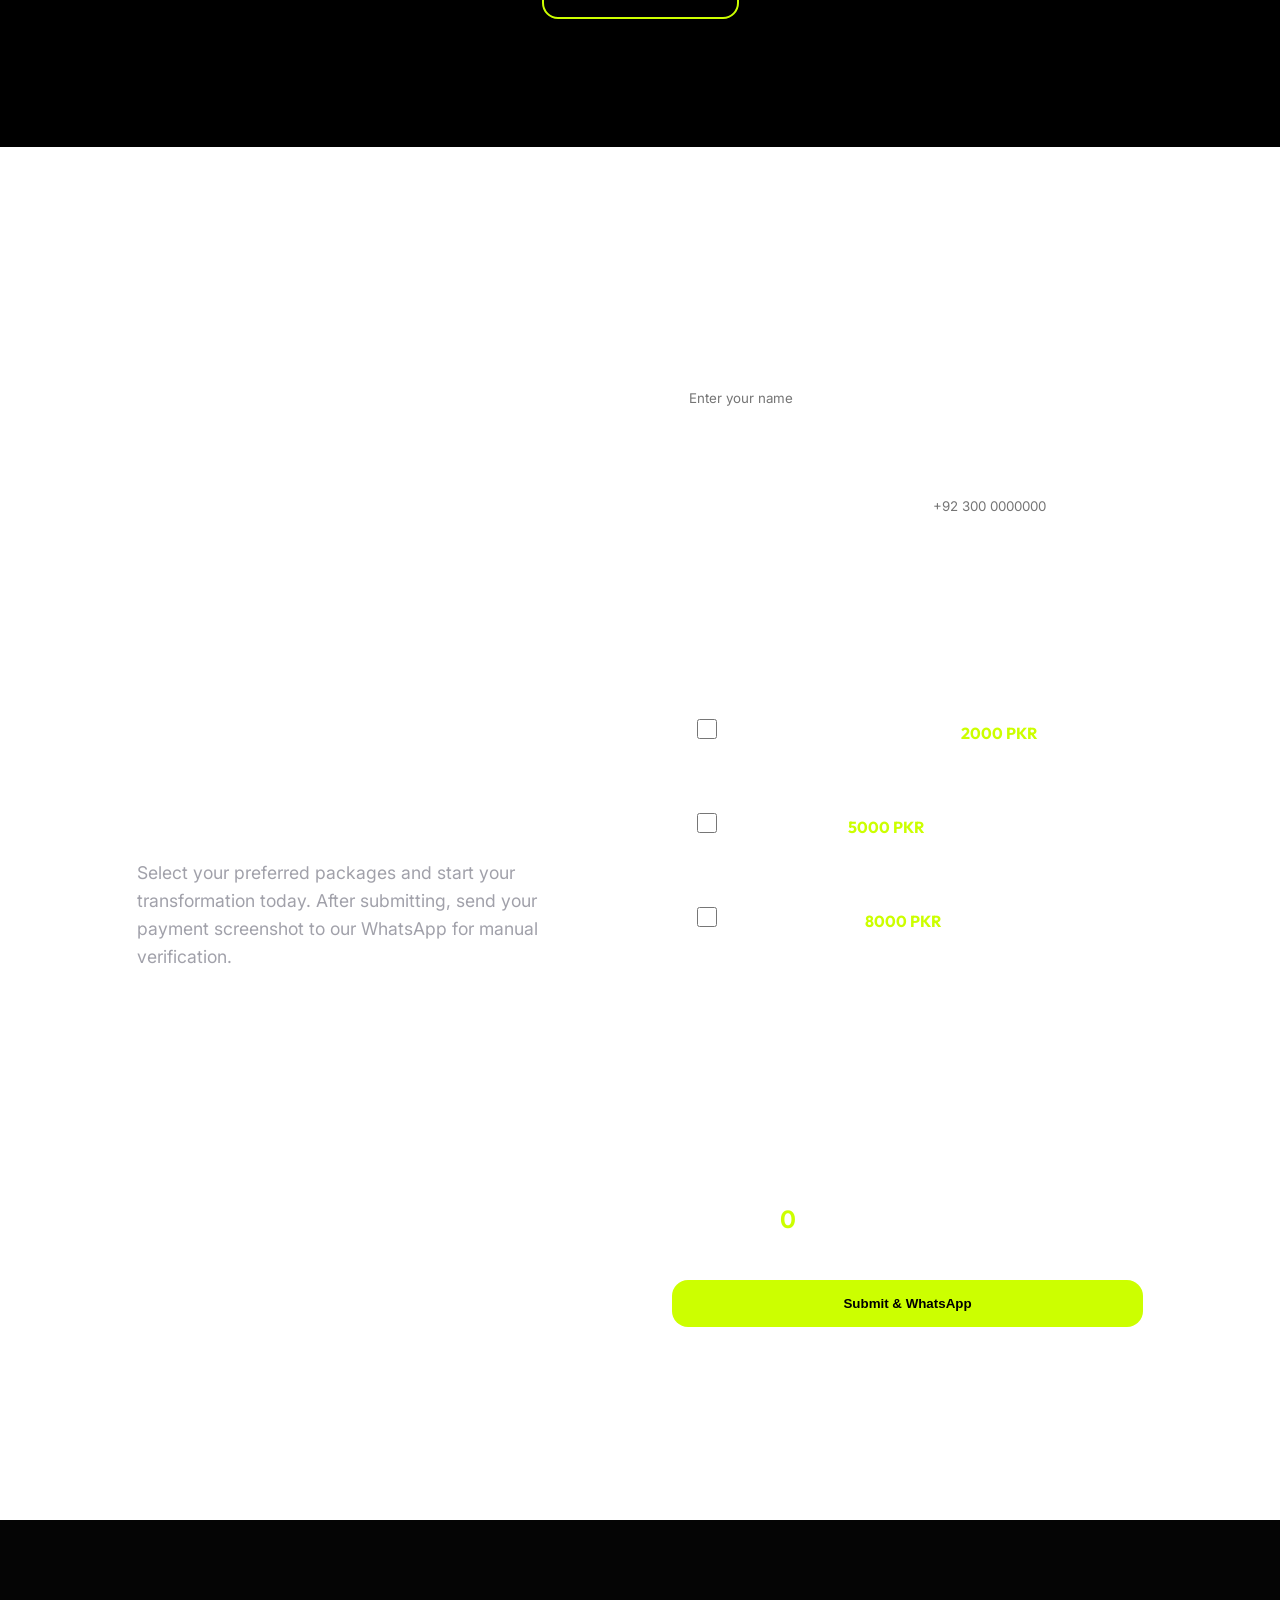
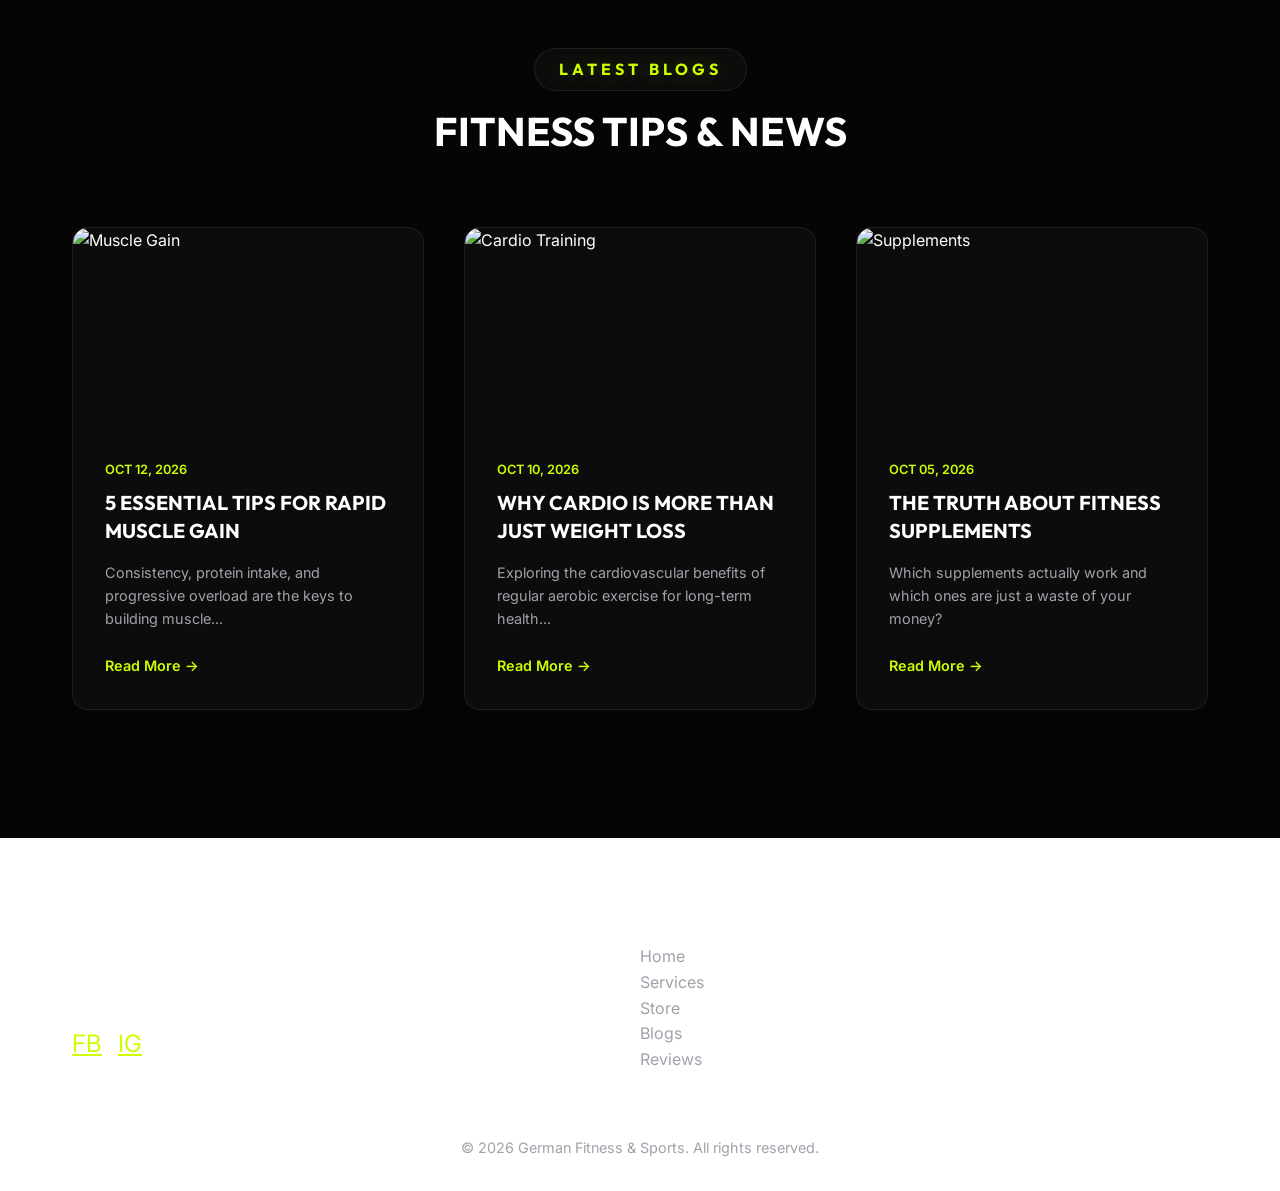
==== commit ea734fe0: "Refine mobile navigation and glassmorphism styling" ====
--- a/index.html
+++ b/index.html
@@ -13,7 +13,10 @@
 </head>
 <body>
     <nav class="navbar">
-        <div class="logo">GERMAN <span>FITNESS</span></div>
+        <div class="logo">
+            <div class="logo-icon">✕</div>
+            GERMAN <span>FITNESS</span>
+        </div>
         <div class="menu-toggle" id="mobile-menu">
             <span class="bar"></span>
             <span class="bar"></span>
@@ -27,8 +30,8 @@
             <li><a href="#reviews">Reviews</a></li>
             <li><a href="#contact">Contact</a></li>
             <li><a href="admin.html" class="nav-admin">Admin</a></li>
+            <li class="nav-item-join"><a href="#join" class="btn btn-primary nav-join">Join Now</a></li>
         </ul>
-        <a href="#join" class="btn btn-primary nav-join">Join Now</a>
     </nav>
 
     <header id="home" class="hero">
--- a/style.css
+++ b/style.css
@@ -11,7 +11,9 @@
     --radius: 16px;
     --font-heading: 'Outfit', sans-serif;
     --font-body: 'Inter', sans-serif;
-    --grad-dark: radial-gradient(circle at center, #111 0%, #000 100%);
+    --grad-dark: radial-gradient(circle at top right, rgba(204, 255, 0, 0.08), transparent 40%),
+                 radial-gradient(circle at bottom left, rgba(204, 255, 0, 0.08), transparent 40%),
+                 linear-gradient(135deg, #0a0c00 0%, #000000 50%, #050505 100%);
 }
 
 * {
@@ -20,8 +22,14 @@
     box-sizing: border-box;
 }
 
+html, body {
+    overflow-x: hidden;
+    width: 100%;
+}
+
 body {
     background: var(--grad-dark);
+    background-attachment: fixed;
     color: var(--text);
     font-family: var(--font-body);
     line-height: 1.6;
@@ -98,27 +106,55 @@
     display: flex;
     justify-content: space-between;
     align-items: center;
-    padding: 1rem 5%;
+    padding: 0.6rem 0.6rem 0.6rem 1.2rem;
     position: fixed;
-    top: 0;
-    width: 100%;
+    top: 20px;
+    left: 50%;
+    transform: translateX(-50%);
+    width: calc(100% - 40px);
+    max-width: 1200px;
     z-index: 1000;
-    background: rgba(0, 0, 0, 0.4);
-    backdrop-filter: var(--glass-blur);
-    border-bottom: 1px solid var(--glass-border);
+    background: rgba(30, 30, 30, 0.6);
+    backdrop-filter: blur(20px);
+    -webkit-backdrop-filter: blur(20px);
+    border: 1px solid rgba(255, 255, 255, 0.1);
+    border-radius: 50px;
     transition: all 0.4s cubic-bezier(0.4, 0, 0.2, 1);
+}
+
+/* Gradient glow below navbar */
+.navbar::after {
+    content: '';
+    position: absolute;
+    bottom: -20px;
+    left: 10%;
+    width: 80%;
+    height: 30px;
+    background: radial-gradient(ellipse at top, rgba(204, 255, 0, 0.15), transparent 70%);
+    pointer-events: none;
+    z-index: -1;
 }
 
 .logo {
     font-family: var(--font-heading);
     font-weight: 900;
-    font-size: 1.5rem;
-    letter-spacing: -1px;
+    font-size: 1.2rem;
+    letter-spacing: 0px;
     z-index: 1001;
+    display: flex;
+    align-items: center;
+    gap: 0.6rem;
+    color: var(--text);
+    white-space: nowrap;
+    flex-shrink: 0;
 }
 
 .logo span {
-    color: var(--accent);
+    color: var(--text);
+}
+
+.logo-icon {
+    display: none;
 }
 
 .nav-links {
@@ -131,12 +167,27 @@
 .nav-links a {
     color: var(--text);
     text-decoration: none;
-    font-weight: 500;
+    font-weight: 700;
+    font-size: 0.75rem;
+    text-transform: uppercase;
+    letter-spacing: 1px;
     transition: color 0.3s;
+    white-space: nowrap;
 }
 
 .nav-links a:hover {
     color: var(--accent);
+}
+
+.nav-join {
+    padding: 0.7rem 1.5rem;
+    border-radius: 50px;
+    font-size: 0.8rem;
+    text-transform: none;
+    letter-spacing: 0.5px;
+    font-weight: 700;
+    margin-left: 1rem;
+    color: var(--primary) !important;
 }
 
 .menu-toggle {
@@ -145,63 +196,114 @@
     gap: 5px;
     cursor: pointer;
     z-index: 1001;
+    padding: 8px;
+    flex-shrink: 0;
 }
 
 .menu-toggle .bar {
-    width: 25px;
-    height: 3px;
+    width: 22px;
+    height: 2px;
     background-color: var(--text);
     transition: all 0.3s;
+    border-radius: 2px;
 }
 
 @media (max-width: 992px) {
+    .navbar {
+        padding: 0.5rem 1rem 0.5rem 1.2rem;
+        top: 10px;
+        width: calc(100% - 40px);
+    }
+    
+    .logo {
+        font-size: 1rem;
+    }
+    
+    .logo-icon {
+        display: none;
+    }
+
     .menu-toggle {
         display: flex;
     }
 
     .nav-links {
-        position: fixed;
-        right: -100%;
-        top: 0;
-        height: 100vh;
+        position: absolute;
+        top: calc(100% + 10px);
+        left: 0;
+        right: 0;
         width: 100%;
-        background: rgba(0, 0, 0, 0.98);
+        height: auto;
+        background: rgba(30, 30, 30, 0.95);
         backdrop-filter: blur(20px);
+        -webkit-backdrop-filter: blur(20px);
+        border: 1px solid rgba(255, 255, 255, 0.1);
+        border-radius: 20px;
         flex-direction: column;
-        justify-content: center;
-        align-items: center;
-        gap: 1rem; /* Closer as requested */
-        transition: right 0.4s cubic-bezier(0.4, 0, 0.2, 1);
-        z-index: 1000;
-        padding-top: 50px;
+        justify-content: flex-start;
+        align-items: flex-start;
+        padding: 1.5rem 1.5rem 1.8rem;
+        gap: 0;
+        opacity: 0;
+        visibility: hidden;
+        transform: translateY(-10px);
+        transition: all 0.3s cubic-bezier(0.4, 0, 0.2, 1);
+        z-index: 999;
     }
 
     .nav-links.active {
-        right: 0;
+        opacity: 1;
+        visibility: visible;
+        transform: translateY(0);
     }
 
     .nav-links li {
-        margin: 0.5rem 0;
+        width: 100%;
+        text-align: left;
+        margin: 0;
+    }
+
+    .nav-links a {
+        font-size: 0.95rem;
+        font-family: var(--font-body);
+        font-weight: 700;
+        padding: 0.75rem 0;
+        display: block;
+        color: var(--text);
+        text-transform: uppercase;
+        letter-spacing: 1.5px;
+    }
+
+    /* Style the Admin button specifically on mobile */
+    .nav-links a.nav-admin {
+        border: 1px solid var(--accent);
+        border-radius: 50px;
+        text-align: center;
+        padding: 0.9rem;
+        margin-top: 0.5rem;
+        margin-bottom: 0.5rem;
+    }
+
+    /* Show Join Now inside dropdown on mobile */
+    .nav-item-join {
+        display: block;
+        margin-top: 0.5rem;
+        width: 100%;
+    }
+
+    .nav-item-join .nav-join {
+        display: block !important;
         width: 100%;
         text-align: center;
-    }
-
-    .nav-links a {
-        font-size: 1.8rem;
-        font-family: var(--font-heading);
-        font-weight: 800;
-        padding: 1rem;
-        display: block;
-        color: var(--text);
-    }
-
-    .nav-join {
-        display: none; /* Hide on mobile navbar, show inside menu if needed */
-    }
-    
-    .menu-toggle.active .bar:nth-child(1) { transform: rotate(45deg) translate(5px, 6px); }
+        margin-left: 0;
+        font-size: 0.95rem;
+        padding: 0.9rem;
+        text-transform: none;
+    }
+
+    .menu-toggle.active .bar:nth-child(1) { transform: rotate(45deg) translate(5px, 5px); }
     .menu-toggle.active .bar:nth-child(2) { opacity: 0; }
-    .menu-toggle.active .bar:nth-child(3) { transform: rotate(-45deg) translate(5px, -6px); }
+    .menu-toggle.active .bar:nth-child(3) { transform: rotate(-45deg) translate(5px, -5px); }
 }
 
 /* Hero */
@@ -215,7 +317,7 @@
                 radial-gradient(circle at 20% 80%, rgba(204, 255, 0, 0.05), transparent 40%);
     position: relative;
     overflow: hidden;
-    padding-top: 80px;
+    padding-top: 100px;
 }
 
 @media (max-width: 992px) {
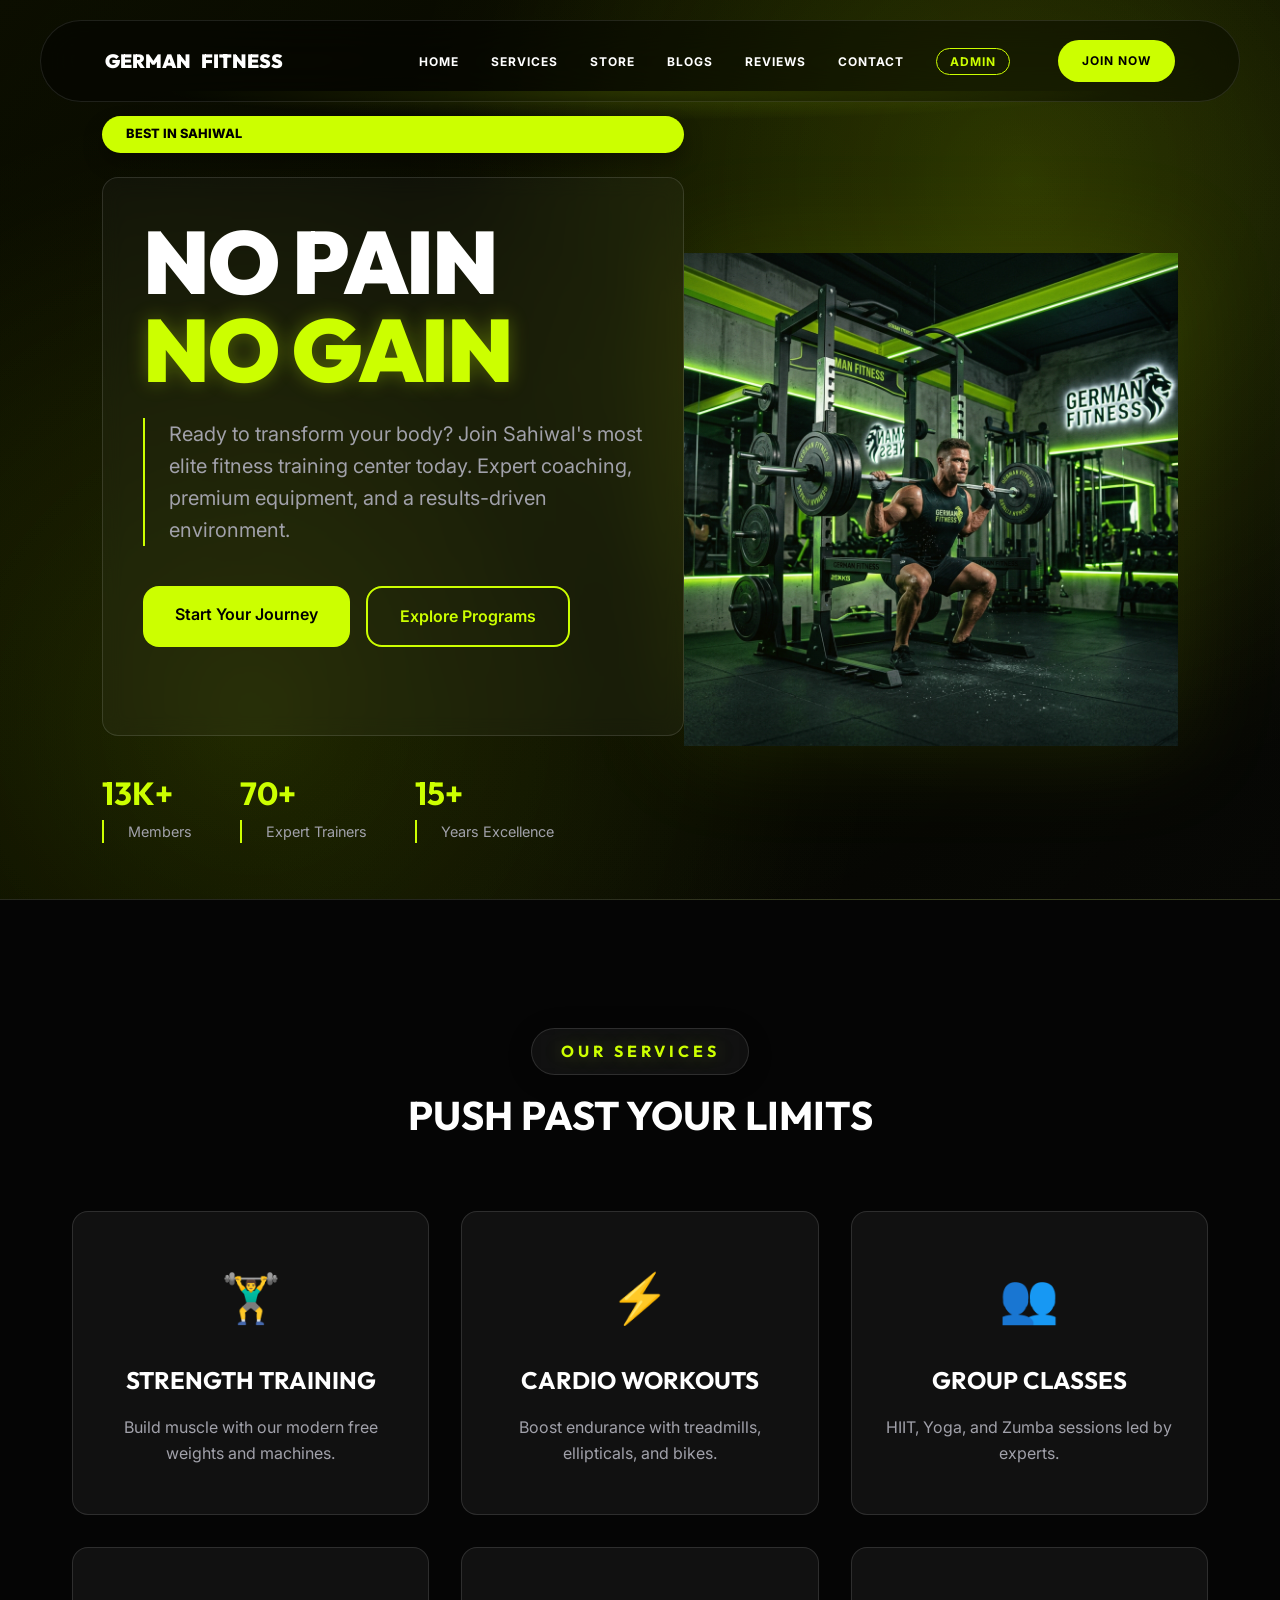
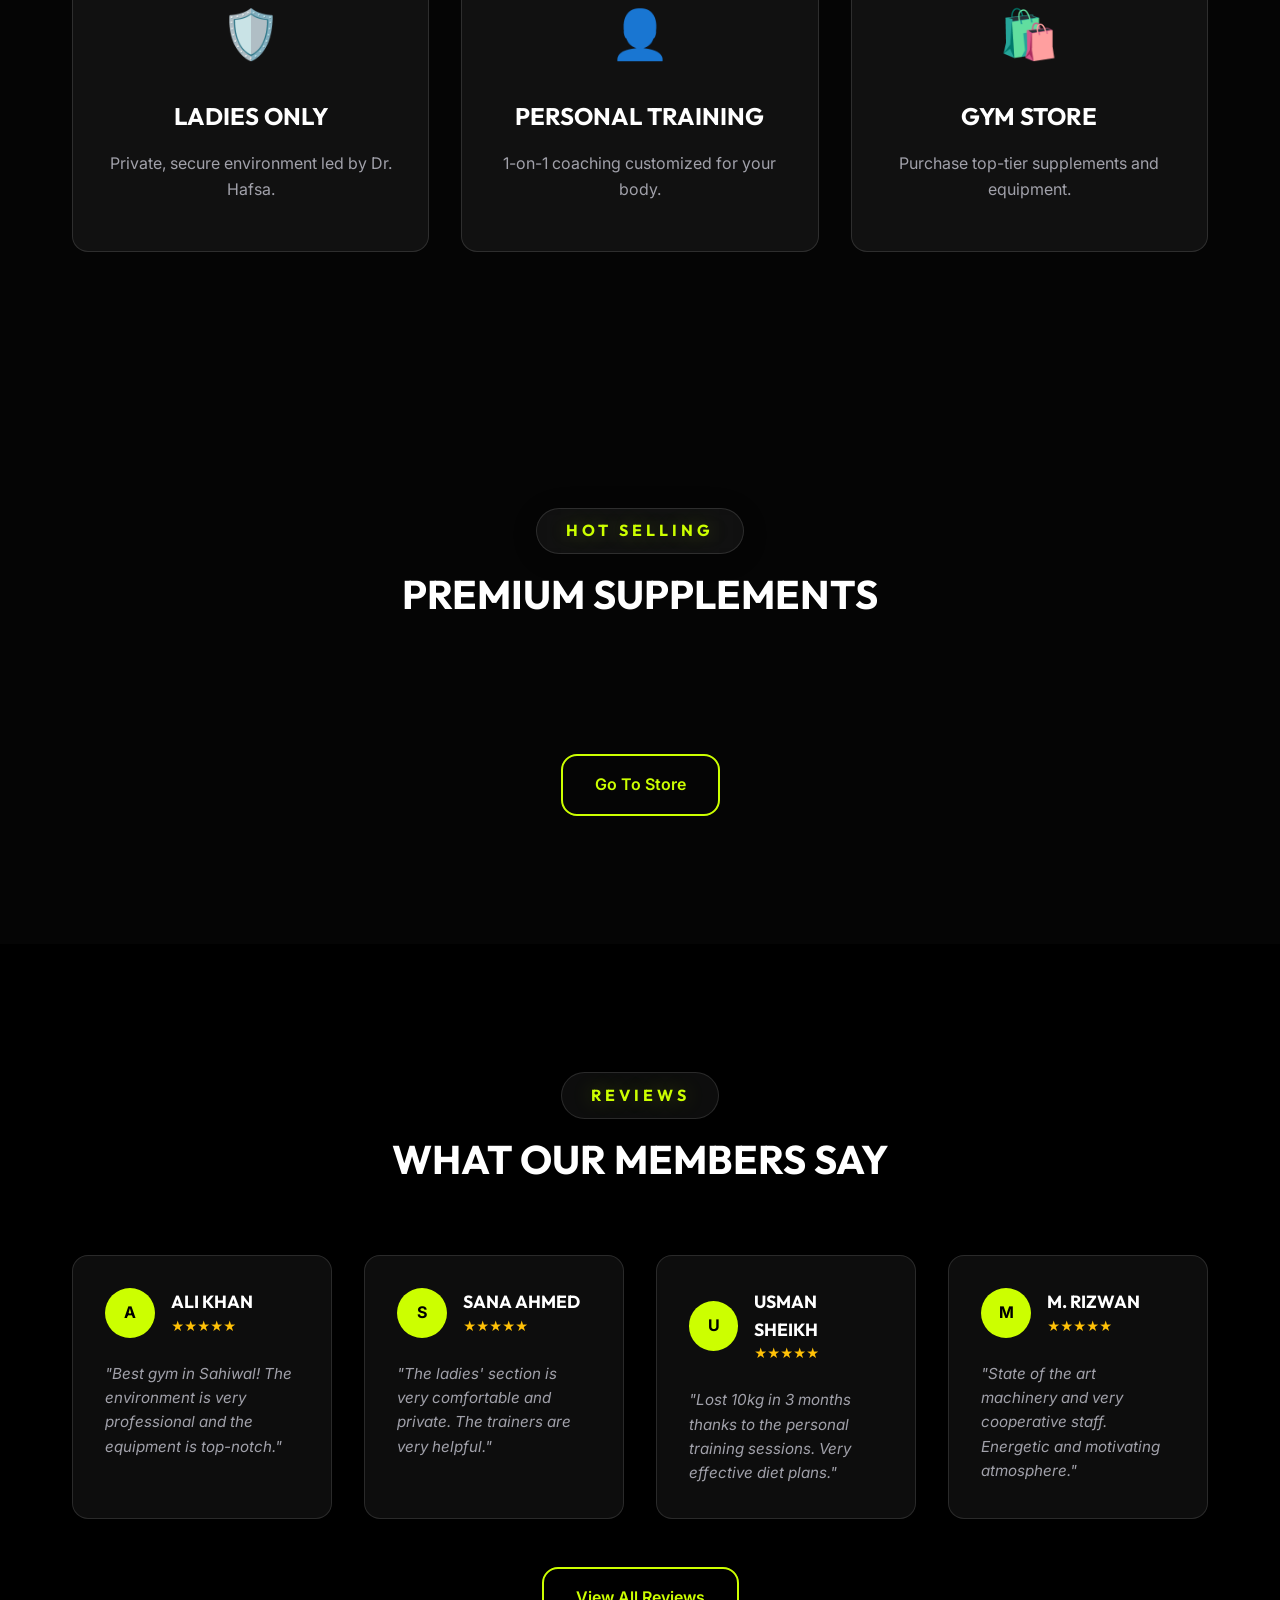
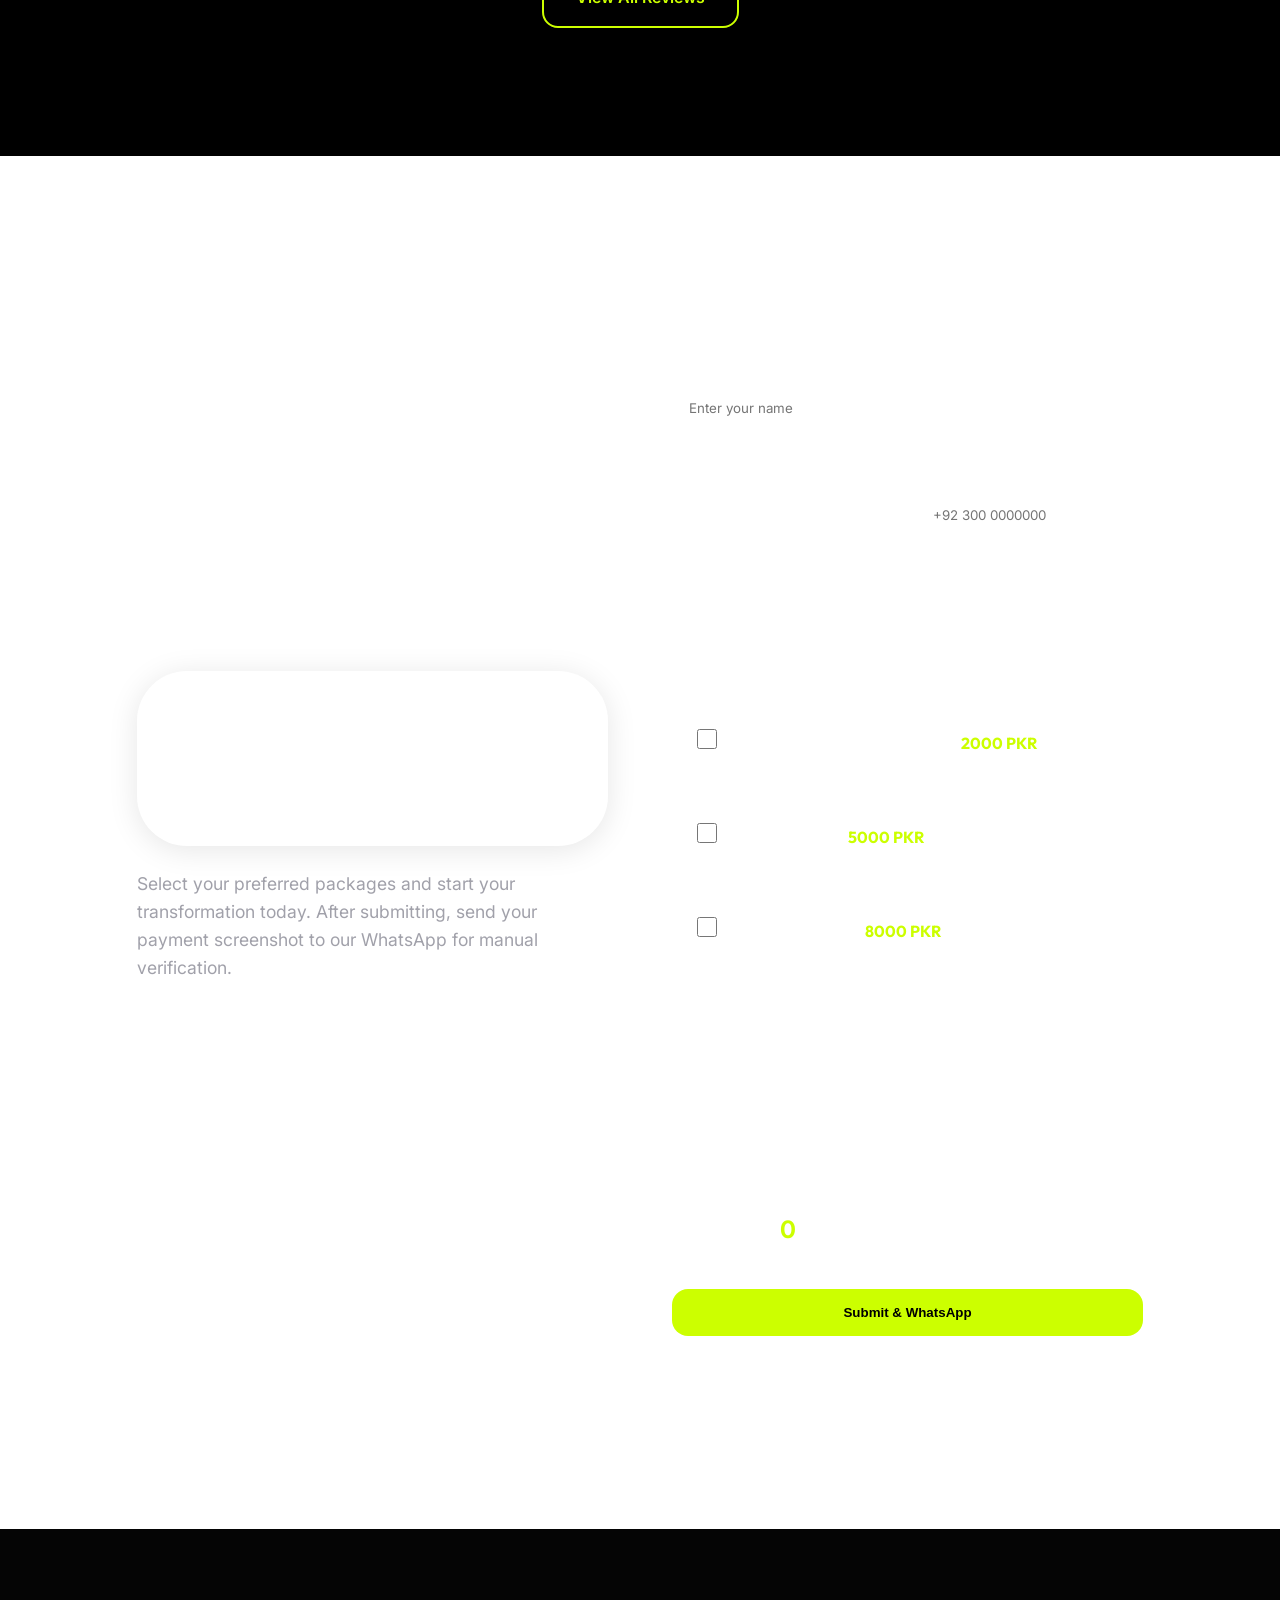
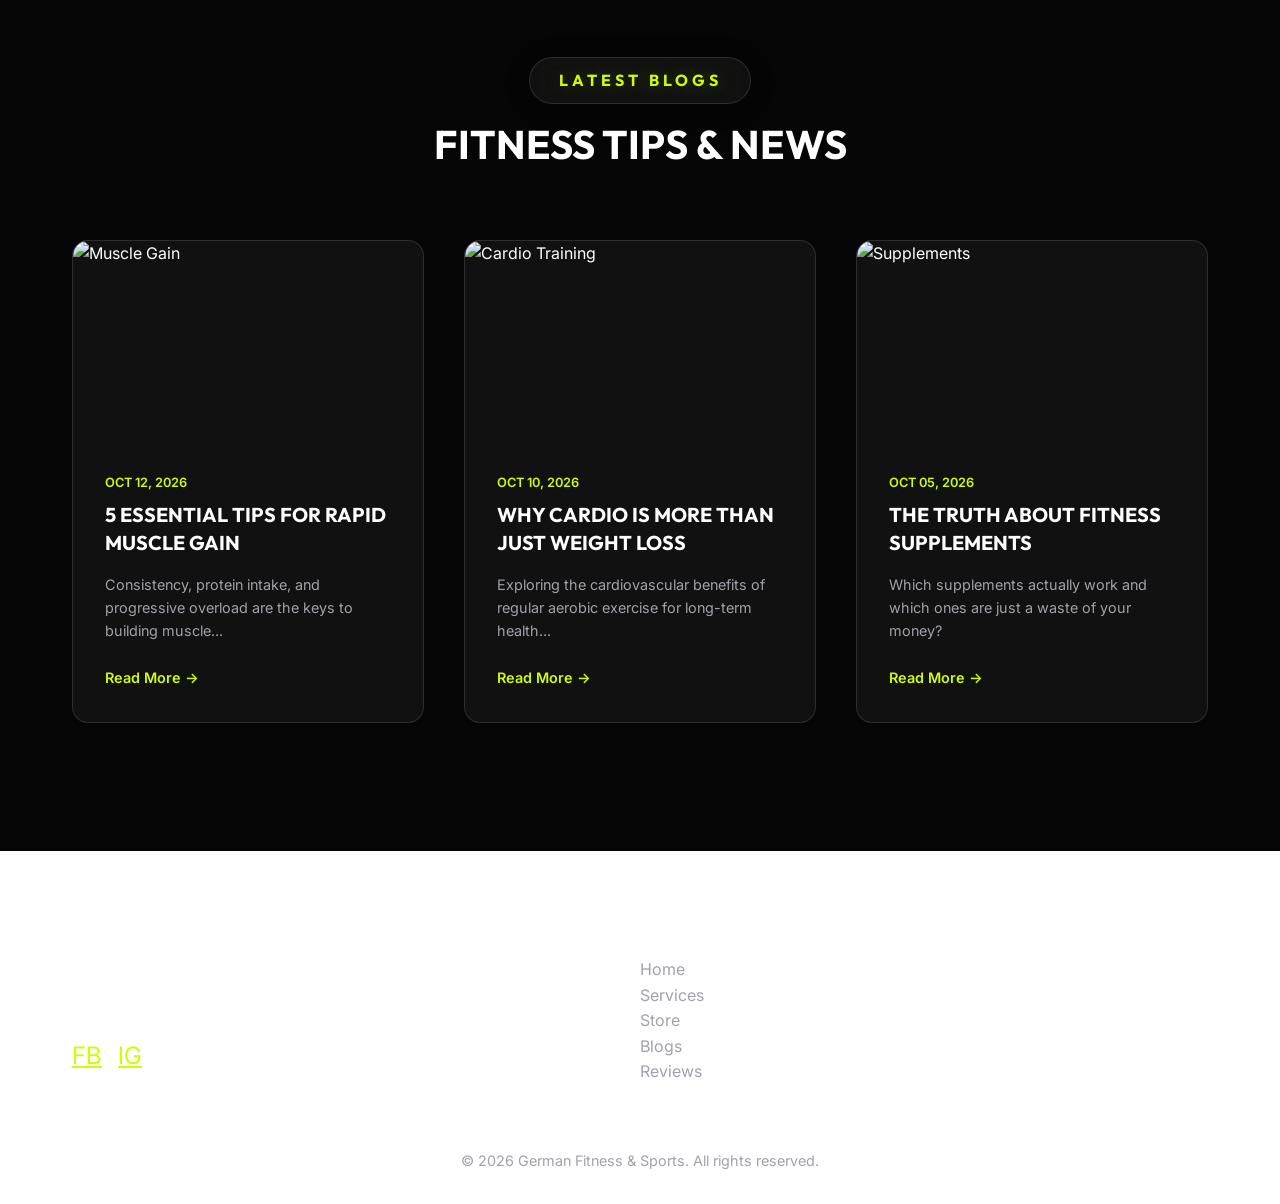
==== commit 8048631d: "Final polish: fixed RLS, checkout bugs, and unified config" ====
--- a/index.html
+++ b/index.html
@@ -10,10 +10,12 @@
     <link href="https://fonts.googleapis.com/css2?family=Inter:wght@400;500;600&family=Outfit:wght@700;800;900&display=swap" rel="stylesheet">
     <link rel="stylesheet" href="style.css">
     <script src="https://cdn.jsdelivr.net/npm/@supabase/supabase-js@2"></script>
+    <script src="config.js"></script>
+    <script src="cart.js"></script>
 </head>
 <body>
     <nav class="navbar">
-        <div class="logo">
+        <div class="logo" onclick="window.location.href='index.html'" style="cursor: pointer;">
             <div class="logo-icon">✕</div>
             GERMAN <span>FITNESS</span>
         </div>
@@ -25,7 +27,7 @@
         <ul class="nav-links">
             <li><a href="#home">Home</a></li>
             <li><a href="#services">Services</a></li>
-            <li><a href="#store">Store</a></li>
+            <li><a href="store.html">Store</a></li>
             <li><a href="#blogs">Blogs</a></li>
             <li><a href="#reviews">Reviews</a></li>
             <li><a href="#contact">Contact</a></li>
@@ -296,7 +298,7 @@
         <div class="container">
             <div class="footer-grid">
                 <div class="footer-info">
-                    <div class="logo">GERMAN <span>FITNESS</span></div>
+                    <div class="logo" onclick="window.location.href='index.html'" style="cursor: pointer;">GERMAN <span>FITNESS</span></div>
                     <p>68-A, Main Fateh Sher Road, Sahiwal.</p>
                     <p>Phone: +92 300 9692474</p>
                     <div class="social-links" style="margin-top: 1.5rem; display: flex; gap: 1rem;">
--- a/style.css
+++ b/style.css
@@ -5,14 +5,14 @@
     --text: #ffffff;
     --text-muted: #a1a1aa;
     --bg-dark: #050505;
-    --glass: rgba(255, 255, 255, 0.03);
-    --glass-border: rgba(255, 255, 255, 0.08);
-    --glass-blur: blur(12px);
+    --glass: rgba(255, 255, 255, 0.05);
+    --glass-border: rgba(255, 255, 255, 0.12);
+    --glass-blur: blur(20px);
     --radius: 16px;
     --font-heading: 'Outfit', sans-serif;
     --font-body: 'Inter', sans-serif;
-    --grad-dark: radial-gradient(circle at top right, rgba(204, 255, 0, 0.08), transparent 40%),
-                 radial-gradient(circle at bottom left, rgba(204, 255, 0, 0.08), transparent 40%),
+    --grad-dark: radial-gradient(circle at 80% 20%, rgba(204, 255, 0, 0.12), transparent 45%),
+                 radial-gradient(circle at 20% 80%, rgba(204, 255, 0, 0.08), transparent 45%),
                  linear-gradient(135deg, #0a0c00 0%, #000000 50%, #050505 100%);
 }
 
@@ -50,11 +50,13 @@
 
 .glass-heading {
     backdrop-filter: var(--glass-blur);
+    -webkit-backdrop-filter: var(--glass-blur);
     background: var(--glass);
     border: 1px solid var(--glass-border);
-    padding: 0.5rem 1.5rem;
+    padding: 0.6rem 1.8rem;
     border-radius: 50px;
     display: inline-block;
+    box-shadow: 0 4px 30px rgba(0, 0, 0, 0.1);
 }
 
 .text-accent {
@@ -313,11 +315,26 @@
     align-items: center;
     justify-content: space-between;
     padding: 0 8%;
-    background: radial-gradient(circle at 80% 20%, rgba(204, 255, 0, 0.08), transparent 40%),
-                radial-gradient(circle at 20% 80%, rgba(204, 255, 0, 0.05), transparent 40%);
+    background: radial-gradient(circle at 80% 20%, rgba(204, 255, 0, 0.1), transparent 50%),
+                radial-gradient(circle at 20% 80%, rgba(204, 255, 0, 0.07), transparent 50%),
+                var(--grad-dark);
     position: relative;
     overflow: hidden;
     padding-top: 100px;
+    border-bottom: 1px solid var(--glass-border);
+}
+
+.hero::after {
+    content: '';
+    position: absolute;
+    top: 50%;
+    left: 50%;
+    width: 200%;
+    height: 200%;
+    background: radial-gradient(circle, rgba(204, 255, 0, 0.03) 0%, transparent 70%);
+    transform: translate(-50%, -50%);
+    pointer-events: none;
+    z-index: 1;
 }
 
 @media (max-width: 992px) {
@@ -378,6 +395,12 @@
     margin-bottom: 1.5rem;
     font-weight: 900;
     letter-spacing: -2px;
+    animation: slideUp 1s cubic-bezier(0.4, 0, 0.2, 1);
+}
+
+@keyframes slideUp {
+    from { opacity: 0; transform: translateY(50px); }
+    to { opacity: 1; transform: translateY(0); }
 }
 
 .hero p {
@@ -585,22 +608,21 @@
 }
 
 .package-item {
-    display: grid;
-    grid-template-columns: auto 1fr auto;
+    display: flex;
     align-items: center;
     gap: 1.5rem;
     cursor: pointer;
     padding: 1.25rem 1.5rem;
-    background: rgba(255, 255, 255, 0.02);
+    background: rgba(255, 255, 255, 0.03);
     border: 1px solid var(--glass-border);
     border-radius: var(--radius);
     transition: all 0.3s cubic-bezier(0.4, 0, 0.2, 1);
 }
 
 .package-item:hover {
-    background: rgba(255, 255, 255, 0.06);
+    background: rgba(255, 255, 255, 0.08);
     border-color: var(--accent);
-    transform: translateX(5px);
+    transform: scale(1.01);
 }
 
 .package-item input {
@@ -619,6 +641,7 @@
     color: var(--accent);
     font-weight: 700;
     font-family: var(--font-heading);
+    margin-left: auto;
 }
 
 .total-bill {
@@ -650,6 +673,8 @@
     border-radius: var(--radius);
     overflow: hidden;
     transition: transform 0.3s;
+    display: flex;
+    flex-direction: column;
 }
 
 .product-card:hover {
@@ -671,6 +696,9 @@
 
 .product-info {
     padding: 1.5rem;
+    display: flex;
+    flex-direction: column;
+    flex-grow: 1;
 }
 
 .product-info h4 {
@@ -685,6 +713,55 @@
     display: flex;
     justify-content: space-between;
     align-items: center;
+    margin-bottom: auto;
+}
+
+/* Apple Qty Selector */
+.apple-qty {
+    display: flex;
+    align-items: center;
+    background: rgba(255, 255, 255, 0.05);
+    border: 1px solid var(--glass-border);
+    border-radius: 50px;
+    padding: 2px;
+    overflow: hidden;
+}
+
+.qty-btn {
+    background: transparent;
+    border: none;
+    color: var(--text);
+    width: 28px;
+    height: 28px;
+    display: flex;
+    align-items: center;
+    justify-content: center;
+    cursor: pointer;
+    font-size: 1.2rem;
+    transition: background 0.2s;
+    border-radius: 50%;
+}
+
+.qty-btn:hover {
+    background: rgba(255, 255, 255, 0.1);
+}
+
+.qty-input {
+    background: transparent;
+    border: none;
+    color: var(--text);
+    width: 35px;
+    text-align: center;
+    font-weight: 600;
+    font-family: var(--font-body);
+    font-size: 1rem;
+    -moz-appearance: textfield;
+}
+
+.qty-input::-webkit-outer-spin-button,
+.qty-input::-webkit-inner-spin-button {
+    -webkit-appearance: none;
+    margin: 0;
 }
 
 .out-of-stock {
@@ -1019,3 +1096,146 @@
         display: none;
     }
 }
+
+/* --- Cart UI Styles --- */
+.cart-toast {
+    position: fixed;
+    bottom: 20px;
+    right: 20px;
+    background: var(--accent);
+    color: var(--primary);
+    padding: 1rem 2rem;
+    border-radius: 10px;
+    font-weight: 700;
+    z-index: 9999;
+    transform: translateY(100px);
+    transition: all 0.5s cubic-bezier(0.175, 0.885, 0.32, 1.275);
+    box-shadow: 0 10px 30px rgba(204, 255, 0, 0.3);
+}
+.cart-toast.show {
+    transform: translateY(0);
+}
+
+.floating-cart {
+    position: fixed;
+    bottom: 30px;
+    right: 30px;
+    width: 60px;
+    height: 60px;
+    background: var(--accent);
+    color: var(--primary);
+    border-radius: 50%;
+    display: flex;
+    align-items: center;
+    justify-content: center;
+    cursor: pointer;
+    box-shadow: 0 10px 30px rgba(0, 0, 0, 0.5);
+    z-index: 1000;
+    transition: all 0.3s ease;
+    border: none;
+}
+.floating-cart:hover {
+    transform: scale(1.1);
+}
+.cart-badge {
+    position: absolute;
+    top: -5px;
+    right: -5px;
+    background: #fff;
+    color: #000;
+    width: 24px;
+    height: 24px;
+    border-radius: 50%;
+    font-size: 0.8rem;
+    font-weight: 900;
+    display: flex;
+    align-items: center;
+    justify-content: center;
+}
+
+.cart-sidebar {
+    position: fixed;
+    top: 0;
+    right: -450px;
+    width: 400px;
+    height: 100vh;
+    background: rgba(10, 10, 10, 0.95);
+    backdrop-filter: blur(20px);
+    border-left: 1px solid var(--glass-border);
+    z-index: 1001;
+    transition: all 0.4s cubic-bezier(0.4, 0, 0.2, 1);
+    display: flex;
+    flex-direction: column;
+    padding: 2rem;
+}
+.cart-sidebar.active {
+    right: 0;
+}
+.cart-header {
+    display: flex;
+    justify-content: space-between;
+    align-items: center;
+    margin-bottom: 2rem;
+}
+.cart-items {
+    flex: 1;
+    overflow-y: auto;
+    margin-bottom: 2rem;
+}
+.cart-item {
+    display: flex;
+    gap: 1rem;
+    margin-bottom: 1.5rem;
+    padding-bottom: 1.5rem;
+    border-bottom: 1px solid var(--glass-border);
+}
+.cart-item-img {
+    width: 70px;
+    height: 70px;
+    border-radius: 10px;
+    object-fit: cover;
+    background: var(--glass);
+}
+.cart-item-info {
+    flex: 1;
+}
+.cart-item-info h5 {
+    margin: 0 0 0.3rem 0;
+    font-size: 1rem;
+}
+.cart-item-price {
+    color: var(--accent);
+    font-weight: 700;
+}
+.cart-footer {
+    padding-top: 1.5rem;
+    border-top: 2px solid var(--glass-border);
+}
+.cart-total {
+    display: flex;
+    justify-content: space-between;
+    font-size: 1.2rem;
+    font-weight: 800;
+    margin-bottom: 1.5rem;
+}
+.cart-overlay {
+    position: fixed;
+    top: 0;
+    left: 0;
+    width: 100%;
+    height: 100%;
+    background: rgba(0, 0, 0, 0.7);
+    z-index: 1000;
+    display: none;
+}
+.cart-overlay.active {
+    display: block;
+}
+
+@media (max-width: 480px) {
+    .cart-sidebar {
+        width: 100%;
+        right: -100%;
+    }
+}
+
